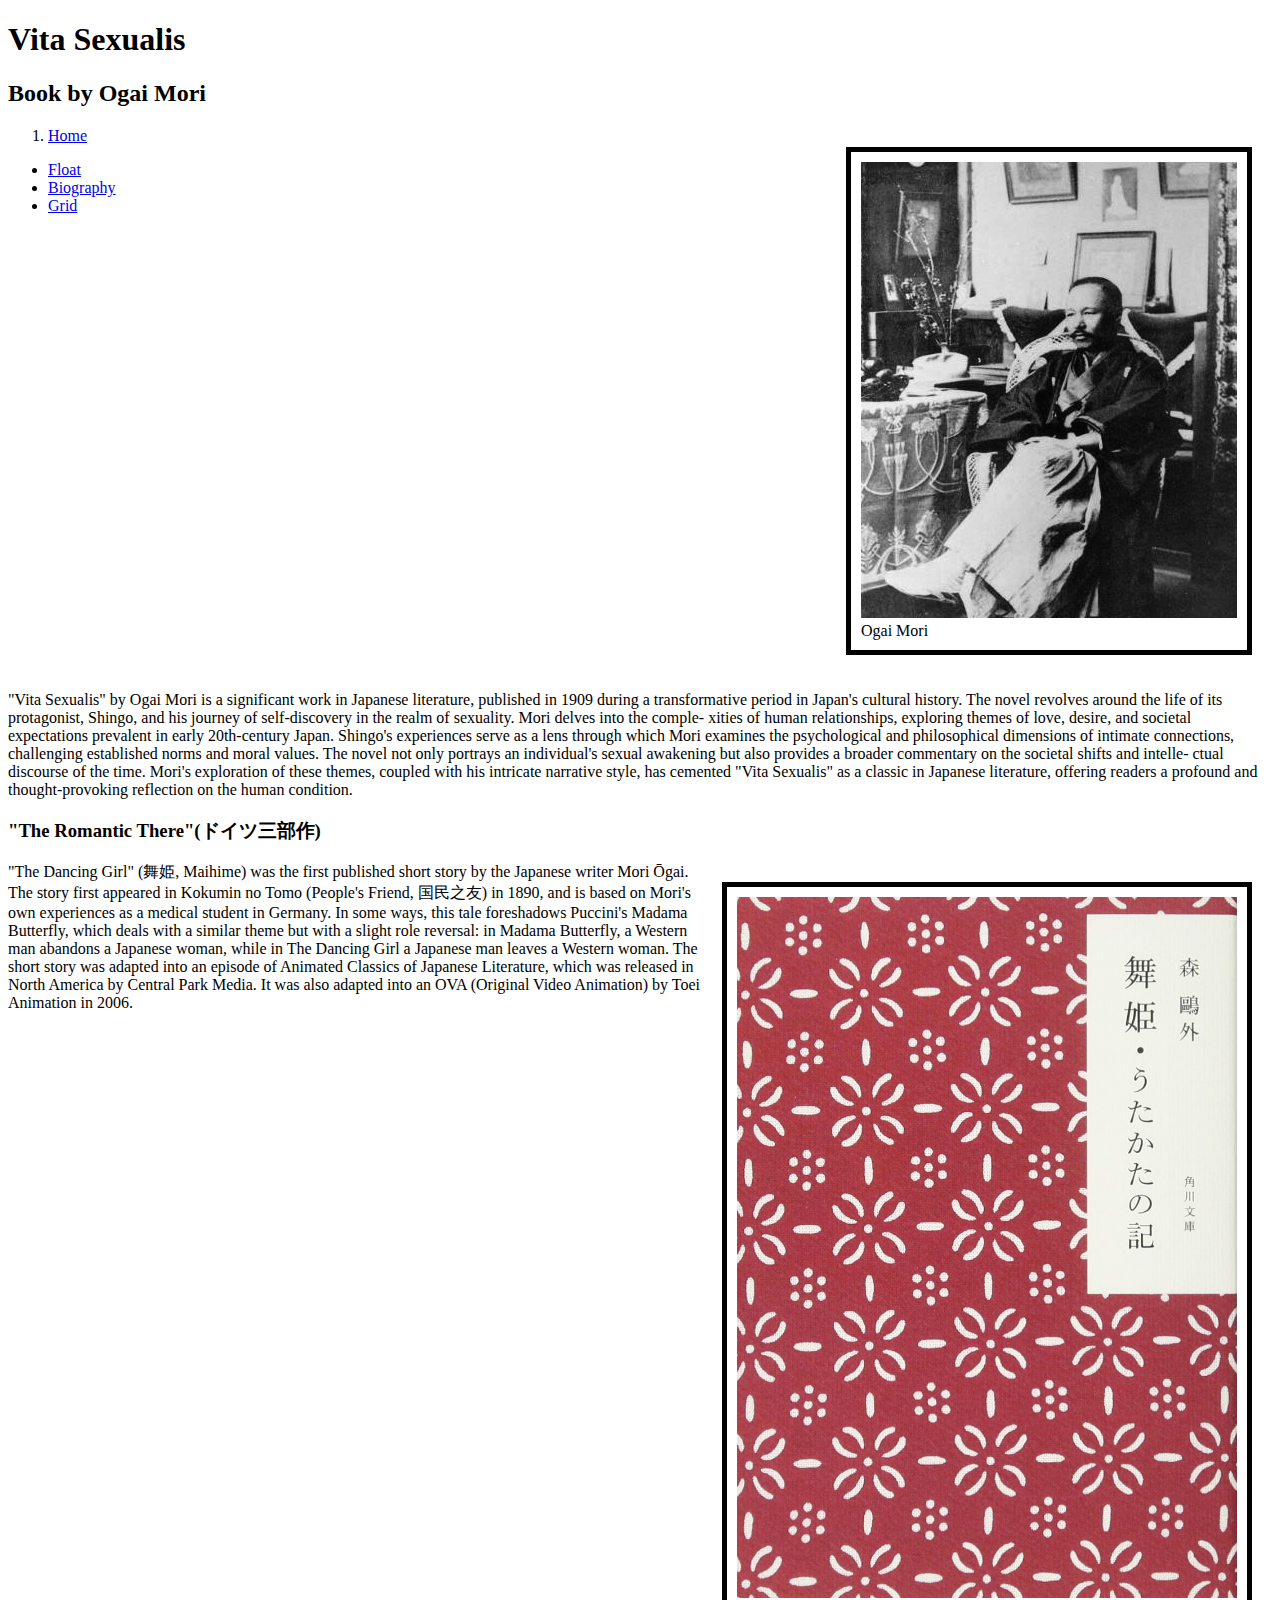
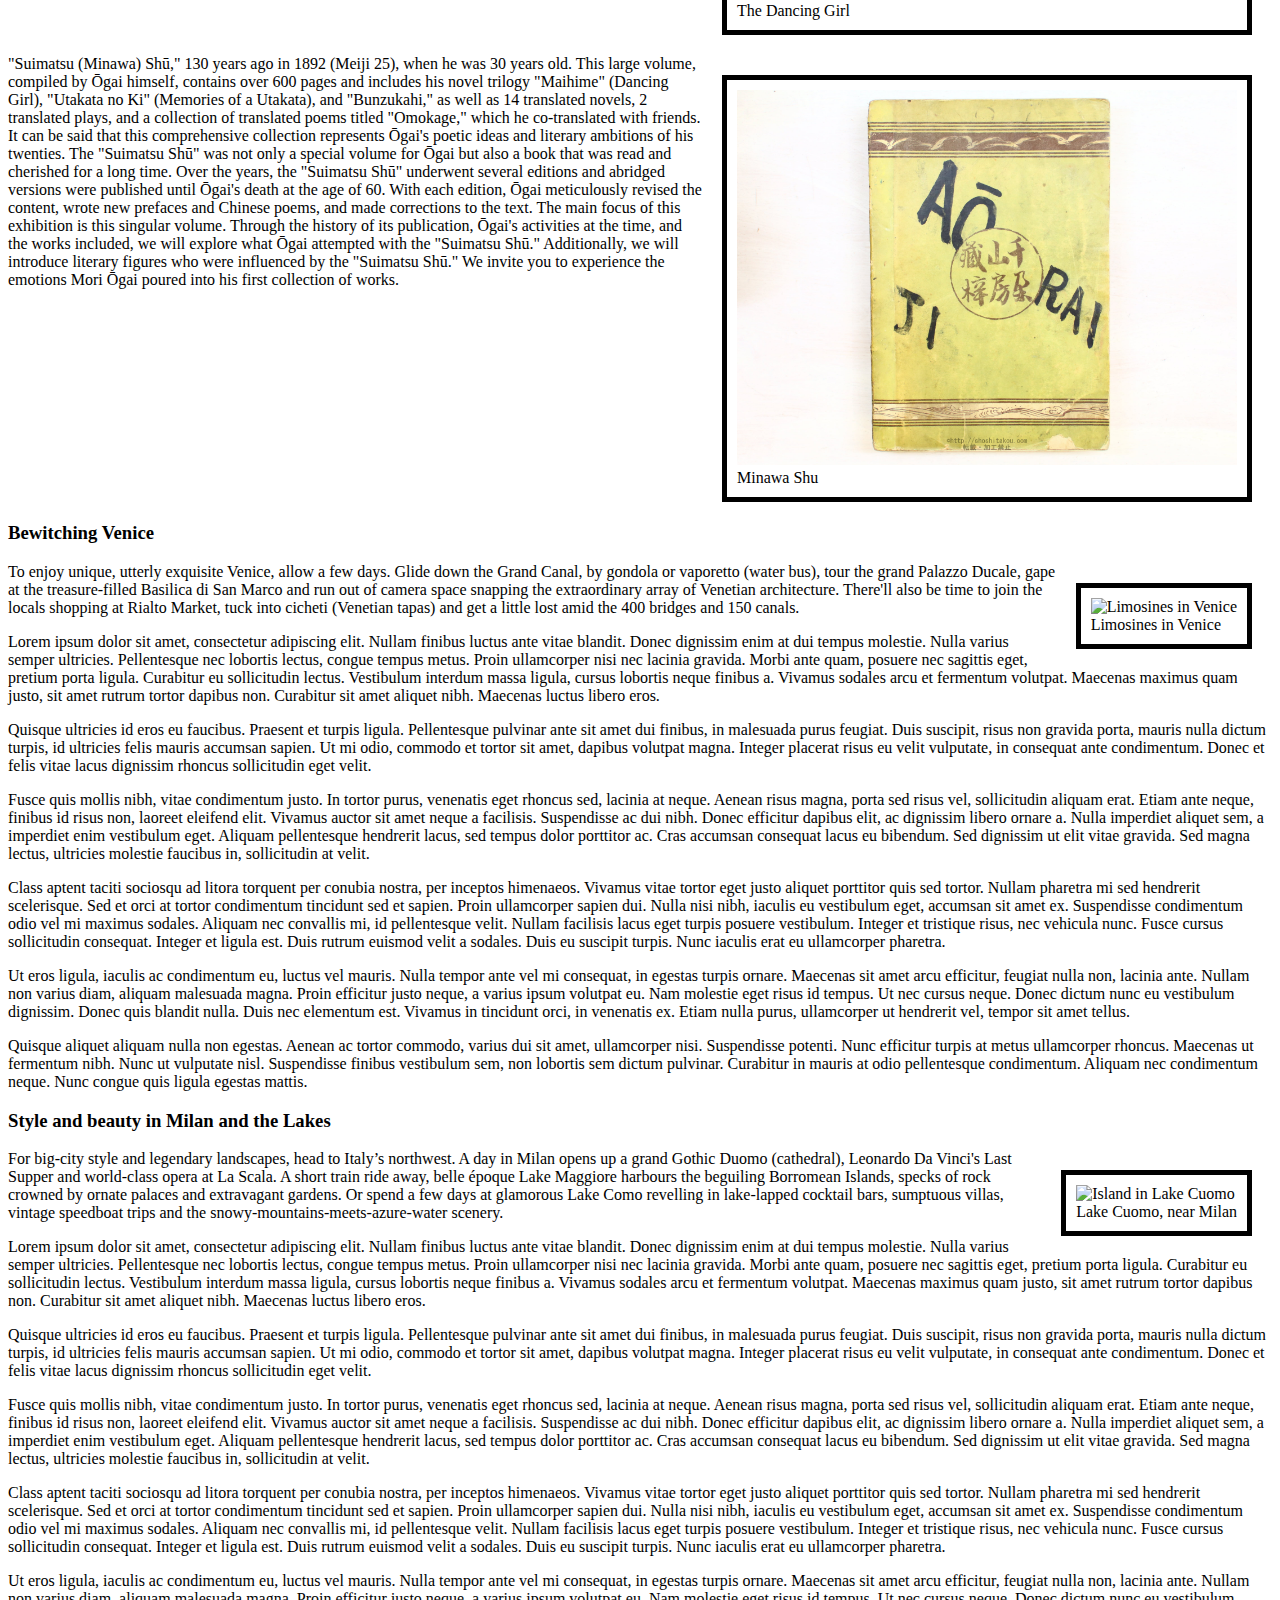
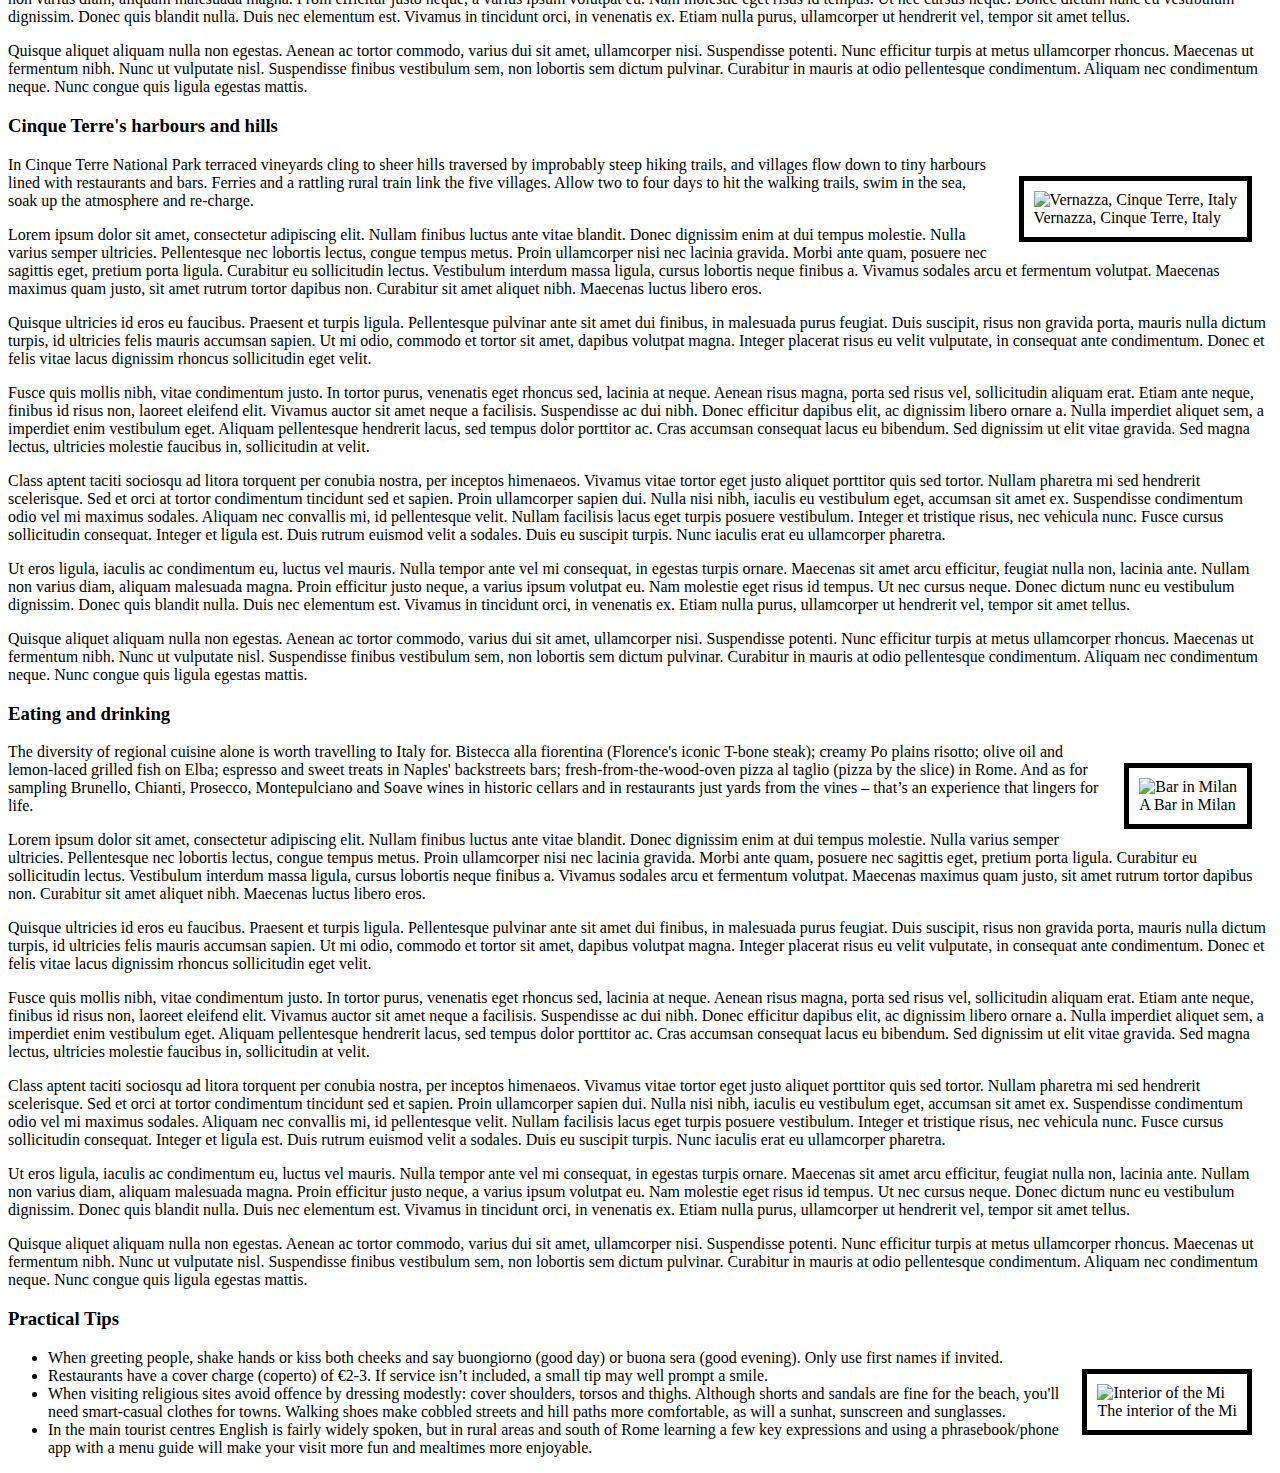
==== index.html @ e699e67f "xxx" ====
<!DOCTYPE html>
<html lang="en">
 <head>
<h1>Vita Sexualis</h1>
<h2>Book by Ogai Mori</h2>
<link rel="stylesheet" href="float.css">
</head>   
<figure>
 <img
  class="sectionImage"
  src="Ougai_Mori_October_22,_1911.jpg"
  width="376"
  alt="Ogai Mori"  
  /> 
  <figcaption>Ogai Mori</figcaption>
  <link rel="stylesheet" href="./style.css">
</figure>
<body>
   <div class="content-wrapper">
      <nav class="navbar" role="navigation" aria-label="main menu">
         <ol
           class="breadcrumbs"
           role="breadcrumb"
           aria-label="breadcrumb navigation"
         >
         <li><a href="index.html">Home</a></li>
       </ol>
 
         <ul class="main_nav" role="main_nav" aria-label="main navigation">
           <li><a href="float.html">Float</a></li>
           <li><a href="bio.html">Biography</a></li>
           <li><a href="grid.html">Grid</a></li>
         </ul>
       </nav>
<main>
 <section class="intro"></section>
<p>"Vita Sexualis" by Ogai Mori is a significant work in Japanese literature, published in 1909 during a transformative period in Japan's cultural history. 
   The novel revolves around the life of its protagonist, Shingo, and his journey of self-discovery in the realm of sexuality. Mori delves into the comple-
   xities of human relationships, exploring themes of love, desire, and societal expectations prevalent in early 20th-century Japan. Shingo's experiences 
   serve as a lens through which Mori examines the psychological and philosophical dimensions of intimate connections, challenging established norms and 
   moral values. The novel not only portrays an individual's sexual awakening but also provides a broader commentary on the societal shifts and intelle-
   ctual discourse of the time. Mori's exploration of these themes, coupled with his intricate narrative style, has cemented "Vita Sexualis" as a classic
   in Japanese literature, offering readers a profound and thought-provoking reflection on the human condition.</p>
</body>
</section>

<section class="Other Works">
  <h3>"The Romantic There"(ドイツ三部作)</h3>
  <figure>
    <img
      src="713R9fZKBuL.jpg"
      width="500"
      alt="The Dancing Girl"
    />
    <figcaption>The Dancing Girl</figcaption>
  </figure>
  <p>
   "The Dancing Girl" (舞姫, Maihime) was the first published short story by the Japanese writer Mori Ōgai. 
   The story first appeared in Kokumin no Tomo (People's Friend, 国民之友) in 1890, and is based on Mori's 
   own experiences as a medical student in Germany. In some ways, this tale foreshadows Puccini's Madama 
   Butterfly, which deals with a similar theme but with a slight role reversal: in Madama Butterfly, a 
   Western man abandons a Japanese woman, while in The Dancing Girl a Japanese man leaves a Western woman.
   The short story was adapted into an episode of Animated Classics of Japanese Literature, which was released 
   in North America by Central Park Media. It was also adapted into an OVA (Original Video Animation) by Toei 
   Animation in 2006.
  </p>
 
</section>
<section class="Other Works2">
  <figure>
    <img
      src="325e774c7e68fce04198b0b68d3a7c32.jpg"
      width="500"
      alt="Minawa Shu"
    />
    <figcaption>Minawa Shu</figcaption>
  </figure>
  <p>
   "Suimatsu (Minawa) Shū," 130 years ago in 1892 (Meiji 25), when he was 30 years old. This large volume, compiled
   by Ōgai himself, contains over 600 pages and includes his novel trilogy "Maihime" (Dancing Girl), "Utakata no Ki" 
   (Memories of a Utakata), and "Bunzukahi," as well as 14 translated novels, 2 translated plays, and a collection of 
   translated poems titled "Omokage," which he co-translated with friends. It can be said that this comprehensive 
   collection represents Ōgai's poetic ideas and literary ambitions of his twenties. The "Suimatsu Shū" was not only 
   a special volume for Ōgai but also a book that was read and cherished for a long time. Over the years, the "Suimatsu
   Shū" underwent several editions and abridged versions were published until Ōgai's death at the age of 60. With each 
   edition, Ōgai meticulously revised the content, wrote new prefaces and Chinese poems, and made corrections to the text.
   The main focus of this exhibition is this singular volume. Through the history of its publication, Ōgai's activities at 
   the time, and the works included, we will explore what Ōgai attempted with the "Suimatsu Shū." Additionally, we will 
   introduce literary figures who were influenced by the "Suimatsu Shū." We invite you to experience the emotions Mori Ōgai
   poured into his first collection of works.
  </p>
</section>
<section class="venice">
  <h3>Bewitching Venice</h3>
  <figure>
    <img
      src="https://res.cloudinary.com/brianboyl/image/upload/v1600464735/IMG_1944_pfub2x.jpg"
      width="500"
      alt="Limosines in Venice"
    />
    <figcaption>Limosines in Venice</figcaption>
  </figure>
  <p>
    To enjoy unique, utterly exquisite Venice, allow a few days. Glide
    down the Grand Canal, by gondola or vaporetto (water bus), tour the
    grand Palazzo Ducale, gape at the treasure-filled Basilica di San
    Marco and run out of camera space snapping the extraordinary array
    of Venetian architecture. There'll also be time to join the locals
    shopping at Rialto Market, tuck into cicheti (Venetian tapas) and
    get a little lost amid the 400 bridges and 150 canals.
  </p>
  <p>
    Lorem ipsum dolor sit amet, consectetur adipiscing elit. Nullam
    finibus luctus ante vitae blandit. Donec dignissim enim at dui
    tempus molestie. Nulla varius semper ultricies. Pellentesque nec
    lobortis lectus, congue tempus metus. Proin ullamcorper nisi nec
    lacinia gravida. Morbi ante quam, posuere nec sagittis eget, pretium
    porta ligula. Curabitur eu sollicitudin lectus. Vestibulum interdum
    massa ligula, cursus lobortis neque finibus a. Vivamus sodales arcu
    et fermentum volutpat. Maecenas maximus quam justo, sit amet rutrum
    tortor dapibus non. Curabitur sit amet aliquet nibh. Maecenas luctus
    libero eros.
  </p>
  <p>
    Quisque ultricies id eros eu faucibus. Praesent et turpis ligula.
    Pellentesque pulvinar ante sit amet dui finibus, in malesuada purus
    feugiat. Duis suscipit, risus non gravida porta, mauris nulla dictum
    turpis, id ultricies felis mauris accumsan sapien. Ut mi odio,
    commodo et tortor sit amet, dapibus volutpat magna. Integer placerat
    risus eu velit vulputate, in consequat ante condimentum. Donec et
    felis vitae lacus dignissim rhoncus sollicitudin eget velit.
  </p>
  <p>
    Fusce quis mollis nibh, vitae condimentum justo. In tortor purus,
    venenatis eget rhoncus sed, lacinia at neque. Aenean risus magna,
    porta sed risus vel, sollicitudin aliquam erat. Etiam ante neque,
    finibus id risus non, laoreet eleifend elit. Vivamus auctor sit amet
    neque a facilisis. Suspendisse ac dui nibh. Donec efficitur dapibus
    elit, ac dignissim libero ornare a. Nulla imperdiet aliquet sem, a
    imperdiet enim vestibulum eget. Aliquam pellentesque hendrerit
    lacus, sed tempus dolor porttitor ac. Cras accumsan consequat lacus
    eu bibendum. Sed dignissim ut elit vitae gravida. Sed magna lectus,
    ultricies molestie faucibus in, sollicitudin at velit.
  </p>
  <p>
    Class aptent taciti sociosqu ad litora torquent per conubia nostra,
    per inceptos himenaeos. Vivamus vitae tortor eget justo aliquet
    porttitor quis sed tortor. Nullam pharetra mi sed hendrerit
    scelerisque. Sed et orci at tortor condimentum tincidunt sed et
    sapien. Proin ullamcorper sapien dui. Nulla nisi nibh, iaculis eu
    vestibulum eget, accumsan sit amet ex. Suspendisse condimentum odio
    vel mi maximus sodales. Aliquam nec convallis mi, id pellentesque
    velit. Nullam facilisis lacus eget turpis posuere vestibulum.
    Integer et tristique risus, nec vehicula nunc. Fusce cursus
    sollicitudin consequat. Integer et ligula est. Duis rutrum euismod
    velit a sodales. Duis eu suscipit turpis. Nunc iaculis erat eu
    ullamcorper pharetra.
  </p>
  <p>
    Ut eros ligula, iaculis ac condimentum eu, luctus vel mauris. Nulla
    tempor ante vel mi consequat, in egestas turpis ornare. Maecenas sit
    amet arcu efficitur, feugiat nulla non, lacinia ante. Nullam non
    varius diam, aliquam malesuada magna. Proin efficitur justo neque, a
    varius ipsum volutpat eu. Nam molestie eget risus id tempus. Ut nec
    cursus neque. Donec dictum nunc eu vestibulum dignissim. Donec quis
    blandit nulla. Duis nec elementum est. Vivamus in tincidunt orci, in
    venenatis ex. Etiam nulla purus, ullamcorper ut hendrerit vel,
    tempor sit amet tellus.
  </p>
  <p>
    Quisque aliquet aliquam nulla non egestas. Aenean ac tortor commodo,
    varius dui sit amet, ullamcorper nisi. Suspendisse potenti. Nunc
    efficitur turpis at metus ullamcorper rhoncus. Maecenas ut fermentum
    nibh. Nunc ut vulputate nisl. Suspendisse finibus vestibulum sem,
    non lobortis sem dictum pulvinar. Curabitur in mauris at odio
    pellentesque condimentum. Aliquam nec condimentum neque. Nunc congue
    quis ligula egestas mattis.
  </p>
</section>
<section class="milan">
  <h3>Style and beauty in Milan and the Lakes</h3>
  <figure>
    <img
      src="https://res.cloudinary.com/brianboyl/image/upload/v1600464746/IMG_0299_pvipnw.jpg"
      width="500"
      alt="Island in Lake Cuomo"
    />
    <figcaption>Lake Cuomo, near Milan</figcaption>
  </figure>
  <p>
    For big-city style and legendary landscapes, head to Italy’s
    northwest. A day in Milan opens up a grand Gothic Duomo (cathedral),
    Leonardo Da Vinci's Last Supper and world-class opera at La Scala. A
    short train ride away, belle époque Lake Maggiore harbours the
    beguiling Borromean Islands, specks of rock crowned by ornate
    palaces and extravagant gardens. Or spend a few days at glamorous
    Lake Como revelling in lake-lapped cocktail bars, sumptuous villas,
    vintage speedboat trips and the snowy-mountains-meets-azure-water
    scenery.
  </p>
  <p>
    Lorem ipsum dolor sit amet, consectetur adipiscing elit. Nullam
    finibus luctus ante vitae blandit. Donec dignissim enim at dui
    tempus molestie. Nulla varius semper ultricies. Pellentesque nec
    lobortis lectus, congue tempus metus. Proin ullamcorper nisi nec
    lacinia gravida. Morbi ante quam, posuere nec sagittis eget, pretium
    porta ligula. Curabitur eu sollicitudin lectus. Vestibulum interdum
    massa ligula, cursus lobortis neque finibus a. Vivamus sodales arcu
    et fermentum volutpat. Maecenas maximus quam justo, sit amet rutrum
    tortor dapibus non. Curabitur sit amet aliquet nibh. Maecenas luctus
    libero eros.
  </p>
  <p>
    Quisque ultricies id eros eu faucibus. Praesent et turpis ligula.
    Pellentesque pulvinar ante sit amet dui finibus, in malesuada purus
    feugiat. Duis suscipit, risus non gravida porta, mauris nulla dictum
    turpis, id ultricies felis mauris accumsan sapien. Ut mi odio,
    commodo et tortor sit amet, dapibus volutpat magna. Integer placerat
    risus eu velit vulputate, in consequat ante condimentum. Donec et
    felis vitae lacus dignissim rhoncus sollicitudin eget velit.
  </p>
  <p>
    Fusce quis mollis nibh, vitae condimentum justo. In tortor purus,
    venenatis eget rhoncus sed, lacinia at neque. Aenean risus magna,
    porta sed risus vel, sollicitudin aliquam erat. Etiam ante neque,
    finibus id risus non, laoreet eleifend elit. Vivamus auctor sit amet
    neque a facilisis. Suspendisse ac dui nibh. Donec efficitur dapibus
    elit, ac dignissim libero ornare a. Nulla imperdiet aliquet sem, a
    imperdiet enim vestibulum eget. Aliquam pellentesque hendrerit
    lacus, sed tempus dolor porttitor ac. Cras accumsan consequat lacus
    eu bibendum. Sed dignissim ut elit vitae gravida. Sed magna lectus,
    ultricies molestie faucibus in, sollicitudin at velit.
  </p>
  <p>
    Class aptent taciti sociosqu ad litora torquent per conubia nostra,
    per inceptos himenaeos. Vivamus vitae tortor eget justo aliquet
    porttitor quis sed tortor. Nullam pharetra mi sed hendrerit
    scelerisque. Sed et orci at tortor condimentum tincidunt sed et
    sapien. Proin ullamcorper sapien dui. Nulla nisi nibh, iaculis eu
    vestibulum eget, accumsan sit amet ex. Suspendisse condimentum odio
    vel mi maximus sodales. Aliquam nec convallis mi, id pellentesque
    velit. Nullam facilisis lacus eget turpis posuere vestibulum.
    Integer et tristique risus, nec vehicula nunc. Fusce cursus
    sollicitudin consequat. Integer et ligula est. Duis rutrum euismod
    velit a sodales. Duis eu suscipit turpis. Nunc iaculis erat eu
    ullamcorper pharetra.
  </p>
  <p>
    Ut eros ligula, iaculis ac condimentum eu, luctus vel mauris. Nulla
    tempor ante vel mi consequat, in egestas turpis ornare. Maecenas sit
    amet arcu efficitur, feugiat nulla non, lacinia ante. Nullam non
    varius diam, aliquam malesuada magna. Proin efficitur justo neque, a
    varius ipsum volutpat eu. Nam molestie eget risus id tempus. Ut nec
    cursus neque. Donec dictum nunc eu vestibulum dignissim. Donec quis
    blandit nulla. Duis nec elementum est. Vivamus in tincidunt orci, in
    venenatis ex. Etiam nulla purus, ullamcorper ut hendrerit vel,
    tempor sit amet tellus.
  </p>
  <p>
    Quisque aliquet aliquam nulla non egestas. Aenean ac tortor commodo,
    varius dui sit amet, ullamcorper nisi. Suspendisse potenti. Nunc
    efficitur turpis at metus ullamcorper rhoncus. Maecenas ut fermentum
    nibh. Nunc ut vulputate nisl. Suspendisse finibus vestibulum sem,
    non lobortis sem dictum pulvinar. Curabitur in mauris at odio
    pellentesque condimentum. Aliquam nec condimentum neque. Nunc congue
    quis ligula egestas mattis.
  </p>
</section>
<section class="cinqueterre">
  <h3>Cinque Terre's harbours and hills</h3>
  <figure>
    <img
      src="https://res.cloudinary.com/brianboyl/image/upload/v1600465142/IMG_0920_jamwmm.jpg"
      width="500"
      alt="Vernazza, Cinque Terre, Italy"
    />
    <figcaption>Vernazza, Cinque Terre, Italy</figcaption>
  </figure>
  <p>
    In Cinque Terre National Park terraced vineyards cling to sheer
    hills traversed by improbably steep hiking trails, and villages flow
    down to tiny harbours lined with restaurants and bars. Ferries and a
    rattling rural train link the five villages. Allow two to four days
    to hit the walking trails, swim in the sea, soak up the atmosphere
    and re-charge.
  </p>
  <p>
    Lorem ipsum dolor sit amet, consectetur adipiscing elit. Nullam
    finibus luctus ante vitae blandit. Donec dignissim enim at dui
    tempus molestie. Nulla varius semper ultricies. Pellentesque nec
    lobortis lectus, congue tempus metus. Proin ullamcorper nisi nec
    lacinia gravida. Morbi ante quam, posuere nec sagittis eget, pretium
    porta ligula. Curabitur eu sollicitudin lectus. Vestibulum interdum
    massa ligula, cursus lobortis neque finibus a. Vivamus sodales arcu
    et fermentum volutpat. Maecenas maximus quam justo, sit amet rutrum
    tortor dapibus non. Curabitur sit amet aliquet nibh. Maecenas luctus
    libero eros.
  </p>
  <p>
    Quisque ultricies id eros eu faucibus. Praesent et turpis ligula.
    Pellentesque pulvinar ante sit amet dui finibus, in malesuada purus
    feugiat. Duis suscipit, risus non gravida porta, mauris nulla dictum
    turpis, id ultricies felis mauris accumsan sapien. Ut mi odio,
    commodo et tortor sit amet, dapibus volutpat magna. Integer placerat
    risus eu velit vulputate, in consequat ante condimentum. Donec et
    felis vitae lacus dignissim rhoncus sollicitudin eget velit.
  </p>
  <p>
    Fusce quis mollis nibh, vitae condimentum justo. In tortor purus,
    venenatis eget rhoncus sed, lacinia at neque. Aenean risus magna,
    porta sed risus vel, sollicitudin aliquam erat. Etiam ante neque,
    finibus id risus non, laoreet eleifend elit. Vivamus auctor sit amet
    neque a facilisis. Suspendisse ac dui nibh. Donec efficitur dapibus
    elit, ac dignissim libero ornare a. Nulla imperdiet aliquet sem, a
    imperdiet enim vestibulum eget. Aliquam pellentesque hendrerit
    lacus, sed tempus dolor porttitor ac. Cras accumsan consequat lacus
    eu bibendum. Sed dignissim ut elit vitae gravida. Sed magna lectus,
    ultricies molestie faucibus in, sollicitudin at velit.
  </p>
  <p>
    Class aptent taciti sociosqu ad litora torquent per conubia nostra,
    per inceptos himenaeos. Vivamus vitae tortor eget justo aliquet
    porttitor quis sed tortor. Nullam pharetra mi sed hendrerit
    scelerisque. Sed et orci at tortor condimentum tincidunt sed et
    sapien. Proin ullamcorper sapien dui. Nulla nisi nibh, iaculis eu
    vestibulum eget, accumsan sit amet ex. Suspendisse condimentum odio
    vel mi maximus sodales. Aliquam nec convallis mi, id pellentesque
    velit. Nullam facilisis lacus eget turpis posuere vestibulum.
    Integer et tristique risus, nec vehicula nunc. Fusce cursus
    sollicitudin consequat. Integer et ligula est. Duis rutrum euismod
    velit a sodales. Duis eu suscipit turpis. Nunc iaculis erat eu
    ullamcorper pharetra.
  </p>
  <p>
    Ut eros ligula, iaculis ac condimentum eu, luctus vel mauris. Nulla
    tempor ante vel mi consequat, in egestas turpis ornare. Maecenas sit
    amet arcu efficitur, feugiat nulla non, lacinia ante. Nullam non
    varius diam, aliquam malesuada magna. Proin efficitur justo neque, a
    varius ipsum volutpat eu. Nam molestie eget risus id tempus. Ut nec
    cursus neque. Donec dictum nunc eu vestibulum dignissim. Donec quis
    blandit nulla. Duis nec elementum est. Vivamus in tincidunt orci, in
    venenatis ex. Etiam nulla purus, ullamcorper ut hendrerit vel,
    tempor sit amet tellus.
  </p>
  <p>
    Quisque aliquet aliquam nulla non egestas. Aenean ac tortor commodo,
    varius dui sit amet, ullamcorper nisi. Suspendisse potenti. Nunc
    efficitur turpis at metus ullamcorper rhoncus. Maecenas ut fermentum
    nibh. Nunc ut vulputate nisl. Suspendisse finibus vestibulum sem,
    non lobortis sem dictum pulvinar. Curabitur in mauris at odio
    pellentesque condimentum. Aliquam nec condimentum neque. Nunc congue
    quis ligula egestas mattis.
  </p>
</section>
<section class="eatdrink">
  <h3>Eating and drinking</h3>
  <figure>
    <img
      src="https://res.cloudinary.com/brianboyl/image/upload/v1600464719/IMG_0519_r1f6ve.jpg"
      width="500"
      alt="Bar in Milan"
    />
    <figcaption>A Bar in Milan</figcaption>
  </figure>
  <p>
    The diversity of regional cuisine alone is worth travelling to Italy
    for. Bistecca alla fiorentina (Florence's iconic T-bone steak);
    creamy Po plains risotto; olive oil and lemon-laced grilled fish on
    Elba; espresso and sweet treats in Naples' backstreets bars;
    fresh-from-the-wood-oven pizza al taglio (pizza by the slice) in
    Rome. And as for sampling Brunello, Chianti, Prosecco, Montepulciano
    and Soave wines in historic cellars and in restaurants just yards
    from the vines – that’s an experience that lingers for life.
  </p>
  <p>
    Lorem ipsum dolor sit amet, consectetur adipiscing elit. Nullam
    finibus luctus ante vitae blandit. Donec dignissim enim at dui
    tempus molestie. Nulla varius semper ultricies. Pellentesque nec
    lobortis lectus, congue tempus metus. Proin ullamcorper nisi nec
    lacinia gravida. Morbi ante quam, posuere nec sagittis eget, pretium
    porta ligula. Curabitur eu sollicitudin lectus. Vestibulum interdum
    massa ligula, cursus lobortis neque finibus a. Vivamus sodales arcu
    et fermentum volutpat. Maecenas maximus quam justo, sit amet rutrum
    tortor dapibus non. Curabitur sit amet aliquet nibh. Maecenas luctus
    libero eros.
  </p>
  <p>
    Quisque ultricies id eros eu faucibus. Praesent et turpis ligula.
    Pellentesque pulvinar ante sit amet dui finibus, in malesuada purus
    feugiat. Duis suscipit, risus non gravida porta, mauris nulla dictum
    turpis, id ultricies felis mauris accumsan sapien. Ut mi odio,
    commodo et tortor sit amet, dapibus volutpat magna. Integer placerat
    risus eu velit vulputate, in consequat ante condimentum. Donec et
    felis vitae lacus dignissim rhoncus sollicitudin eget velit.
  </p>
  <p>
    Fusce quis mollis nibh, vitae condimentum justo. In tortor purus,
    venenatis eget rhoncus sed, lacinia at neque. Aenean risus magna,
    porta sed risus vel, sollicitudin aliquam erat. Etiam ante neque,
    finibus id risus non, laoreet eleifend elit. Vivamus auctor sit amet
    neque a facilisis. Suspendisse ac dui nibh. Donec efficitur dapibus
    elit, ac dignissim libero ornare a. Nulla imperdiet aliquet sem, a
    imperdiet enim vestibulum eget. Aliquam pellentesque hendrerit
    lacus, sed tempus dolor porttitor ac. Cras accumsan consequat lacus
    eu bibendum. Sed dignissim ut elit vitae gravida. Sed magna lectus,
    ultricies molestie faucibus in, sollicitudin at velit.
  </p>
  <p>
    Class aptent taciti sociosqu ad litora torquent per conubia nostra,
    per inceptos himenaeos. Vivamus vitae tortor eget justo aliquet
    porttitor quis sed tortor. Nullam pharetra mi sed hendrerit
    scelerisque. Sed et orci at tortor condimentum tincidunt sed et
    sapien. Proin ullamcorper sapien dui. Nulla nisi nibh, iaculis eu
    vestibulum eget, accumsan sit amet ex. Suspendisse condimentum odio
    vel mi maximus sodales. Aliquam nec convallis mi, id pellentesque
    velit. Nullam facilisis lacus eget turpis posuere vestibulum.
    Integer et tristique risus, nec vehicula nunc. Fusce cursus
    sollicitudin consequat. Integer et ligula est. Duis rutrum euismod
    velit a sodales. Duis eu suscipit turpis. Nunc iaculis erat eu
    ullamcorper pharetra.
  </p>
  <p>
    Ut eros ligula, iaculis ac condimentum eu, luctus vel mauris. Nulla
    tempor ante vel mi consequat, in egestas turpis ornare. Maecenas sit
    amet arcu efficitur, feugiat nulla non, lacinia ante. Nullam non
    varius diam, aliquam malesuada magna. Proin efficitur justo neque, a
    varius ipsum volutpat eu. Nam molestie eget risus id tempus. Ut nec
    cursus neque. Donec dictum nunc eu vestibulum dignissim. Donec quis
    blandit nulla. Duis nec elementum est. Vivamus in tincidunt orci, in
    venenatis ex. Etiam nulla purus, ullamcorper ut hendrerit vel,
    tempor sit amet tellus.
  </p>
  <p>
    Quisque aliquet aliquam nulla non egestas. Aenean ac tortor commodo,
    varius dui sit amet, ullamcorper nisi. Suspendisse potenti. Nunc
    efficitur turpis at metus ullamcorper rhoncus. Maecenas ut fermentum
    nibh. Nunc ut vulputate nisl. Suspendisse finibus vestibulum sem,
    non lobortis sem dictum pulvinar. Curabitur in mauris at odio
    pellentesque condimentum. Aliquam nec condimentum neque. Nunc congue
    quis ligula egestas mattis.
  </p>
</section>
<section class="tips">
  <h3>Practical Tips</h3>
  <figure>
    <img
      src="images/IMG_0359.jpg"
      alt="Interior of the Mi"
    />
    <figcaption>The interior of the Mi</figcaption>
  </figure>
  <ul>
    <li>
      When greeting people, shake hands or kiss both cheeks and say
      buongiorno (good day) or buona sera (good evening). Only use first
      names if invited.
    </li>
    <li>
      Restaurants have a cover charge (coperto) of €2-3. If service
      isn’t included, a small tip may well prompt a smile.
    </li>
    <li>
      When visiting religious sites avoid offence by dressing modestly:
      cover shoulders, torsos and thighs. Although shorts and sandals
      are fine for the beach, you'll need smart-casual clothes for
      towns. Walking shoes make cobbled streets and hill paths more
      comfortable, as will a sunhat, sunscreen and sunglasses.
    </li>
    <li>
      In the main tourist centres English is fairly widely spoken, but
      in rural areas and south of Rome learning a few key expressions
      and using a phrasebook/phone app with a menu guide will make your
      visit more fun and mealtimes more enjoyable.
    </li>
  </ul>
</section>
</html>
---- float.css ----
figure {
    float: right;
}

section {
  clear: both;
}
---- style.css ----
figure{
 border: 5px solid black;
 padding: 10px;
 margin: 20px;
}
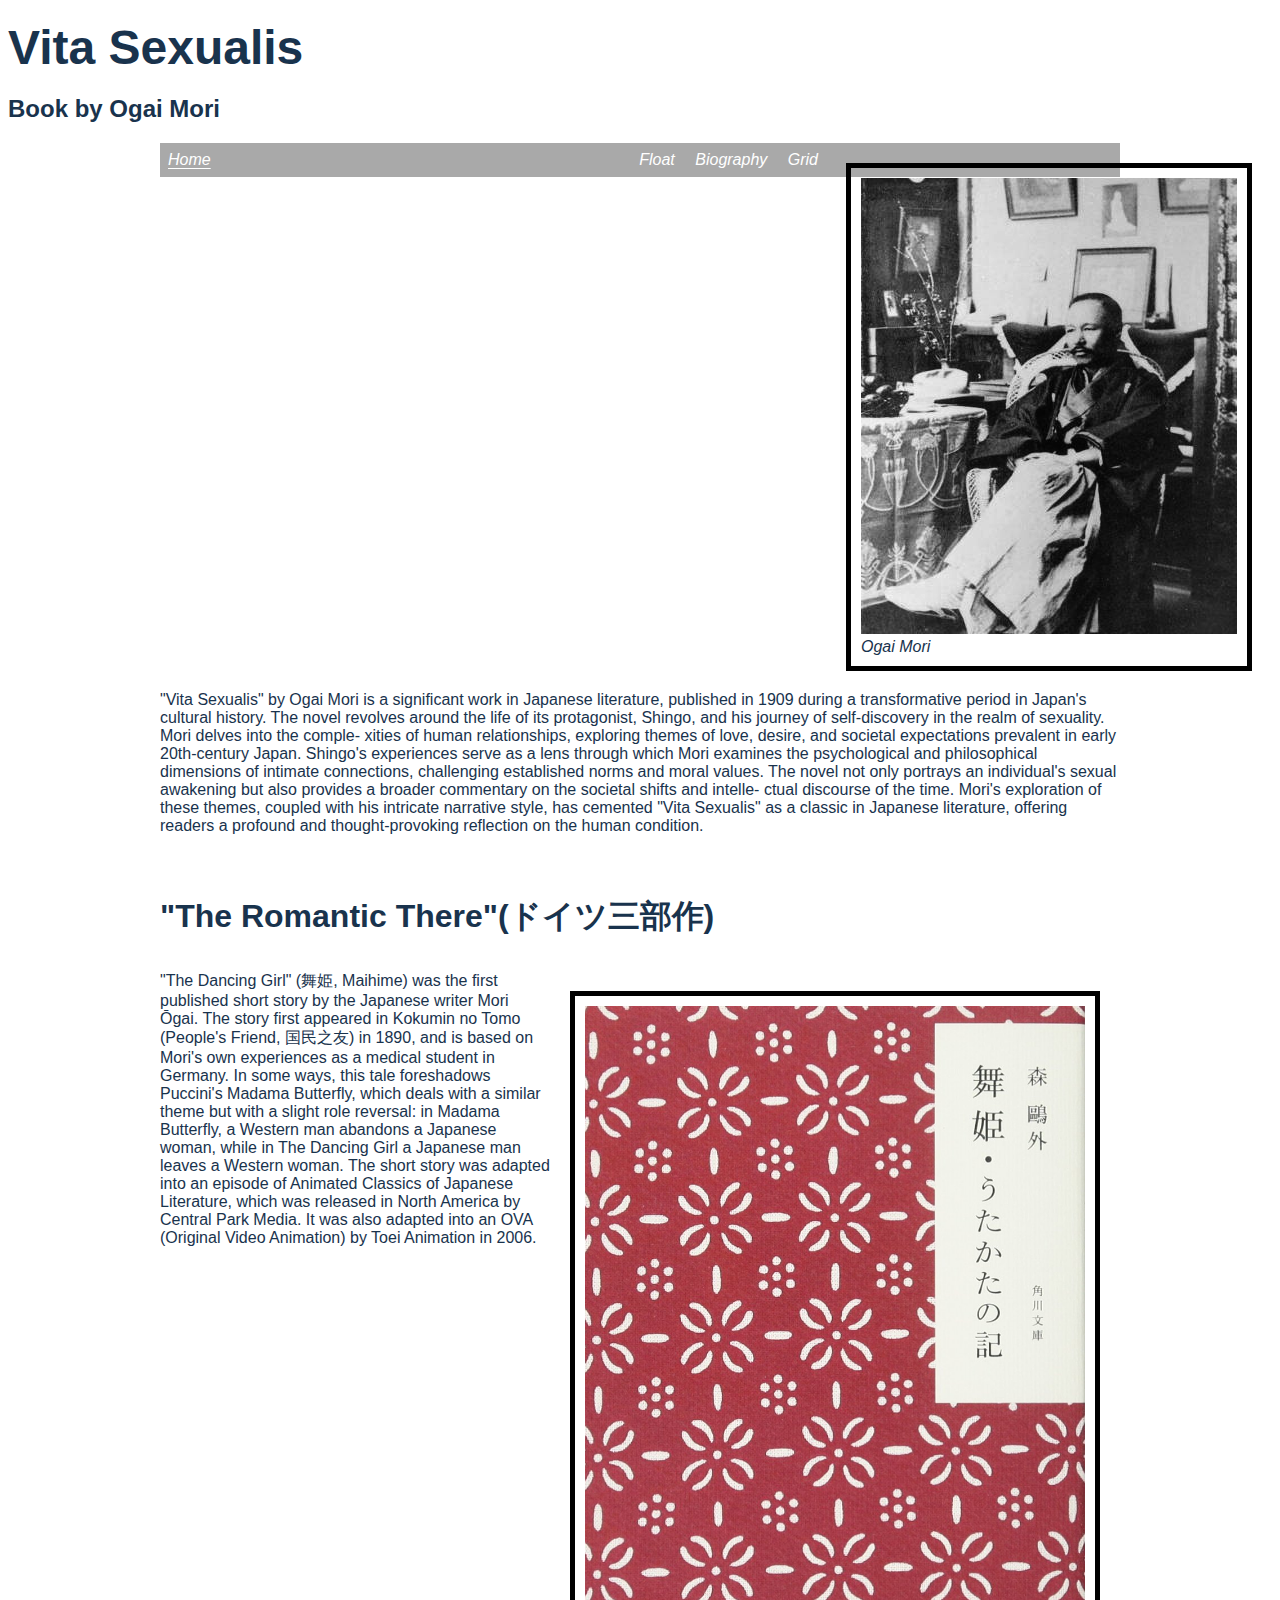
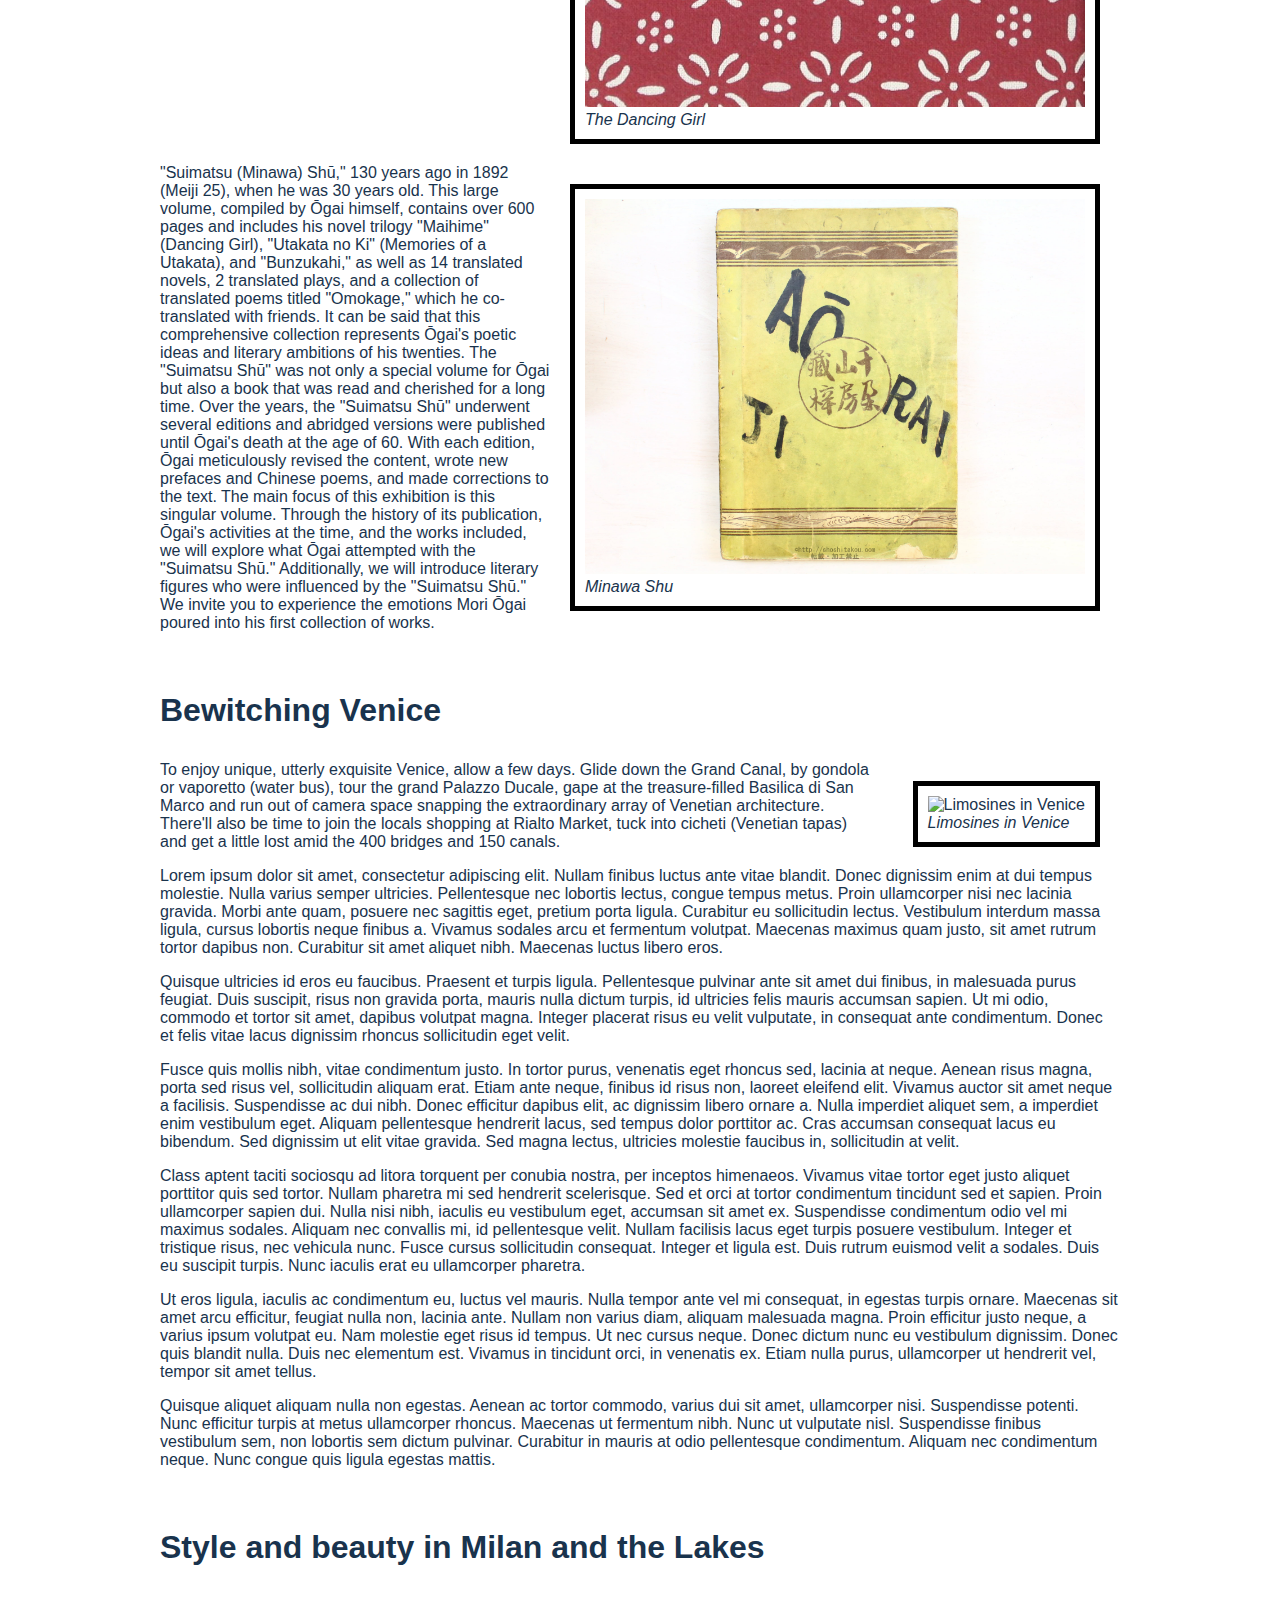
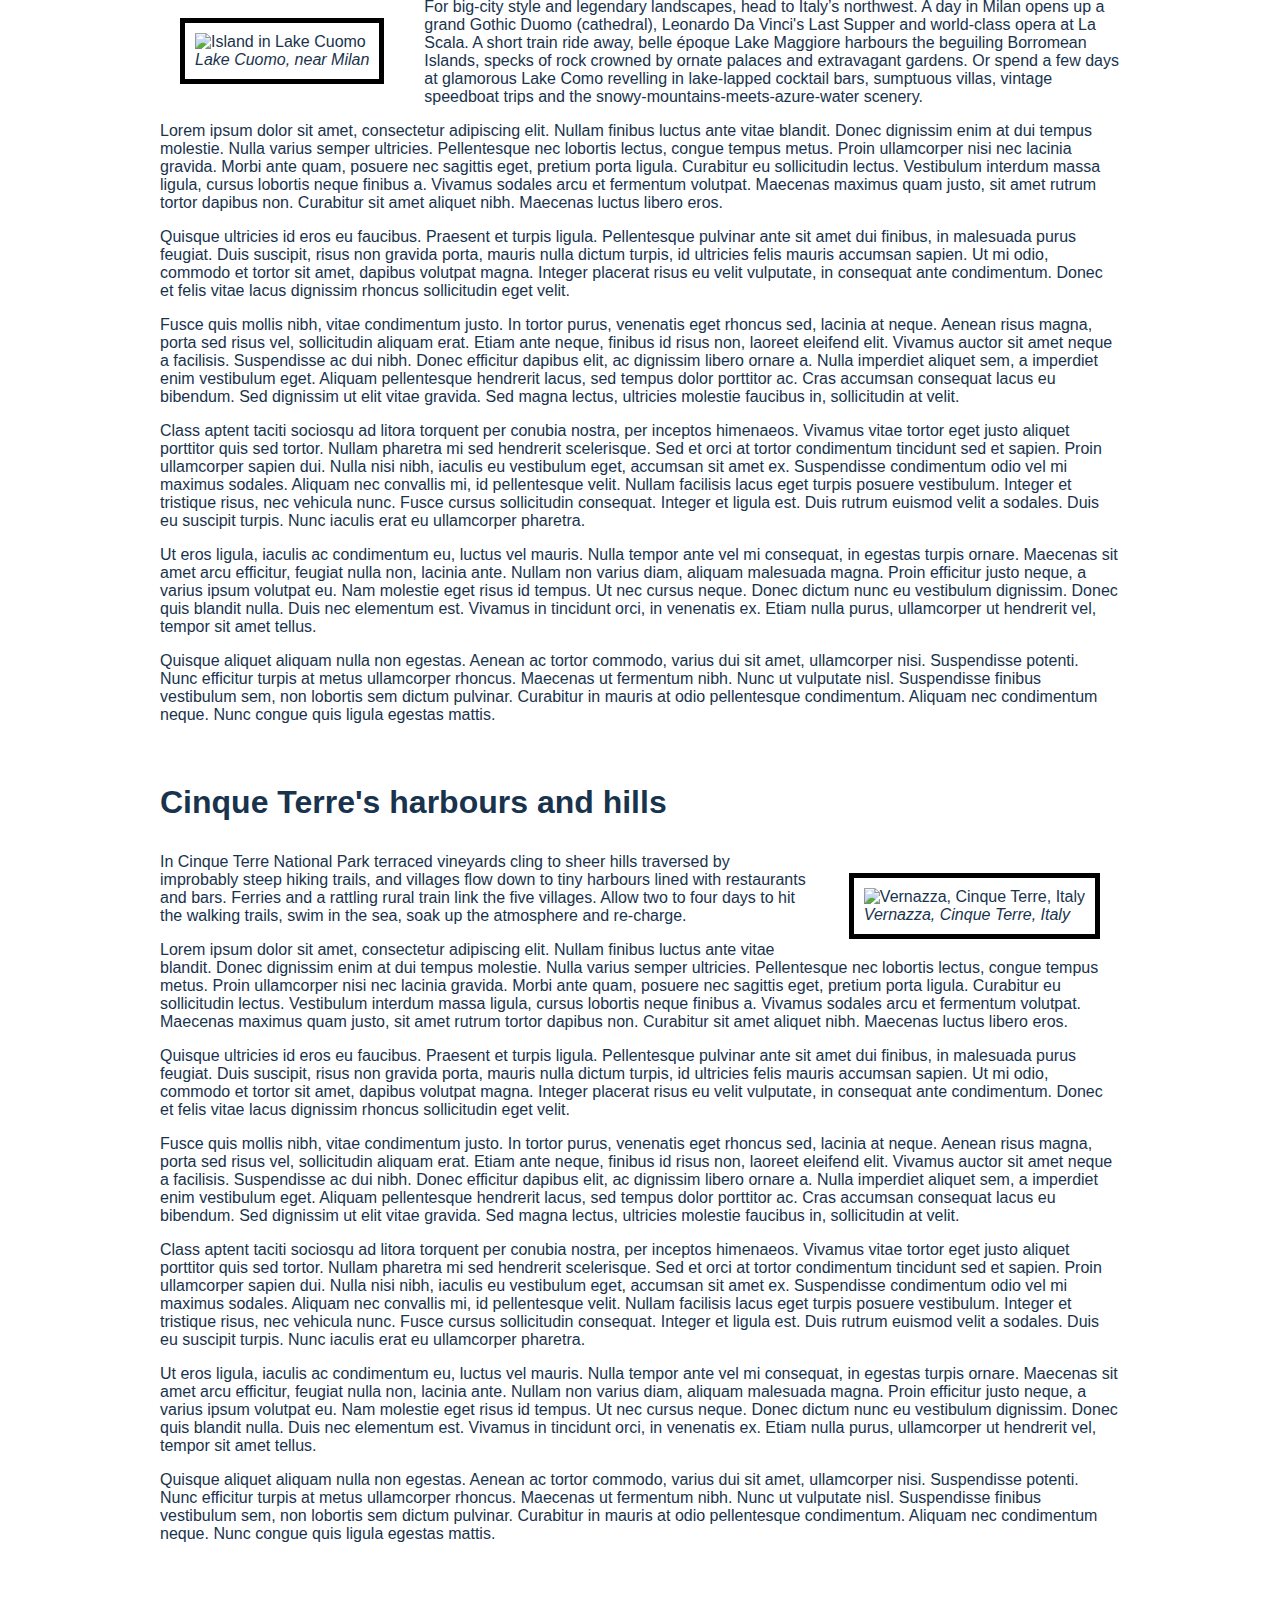
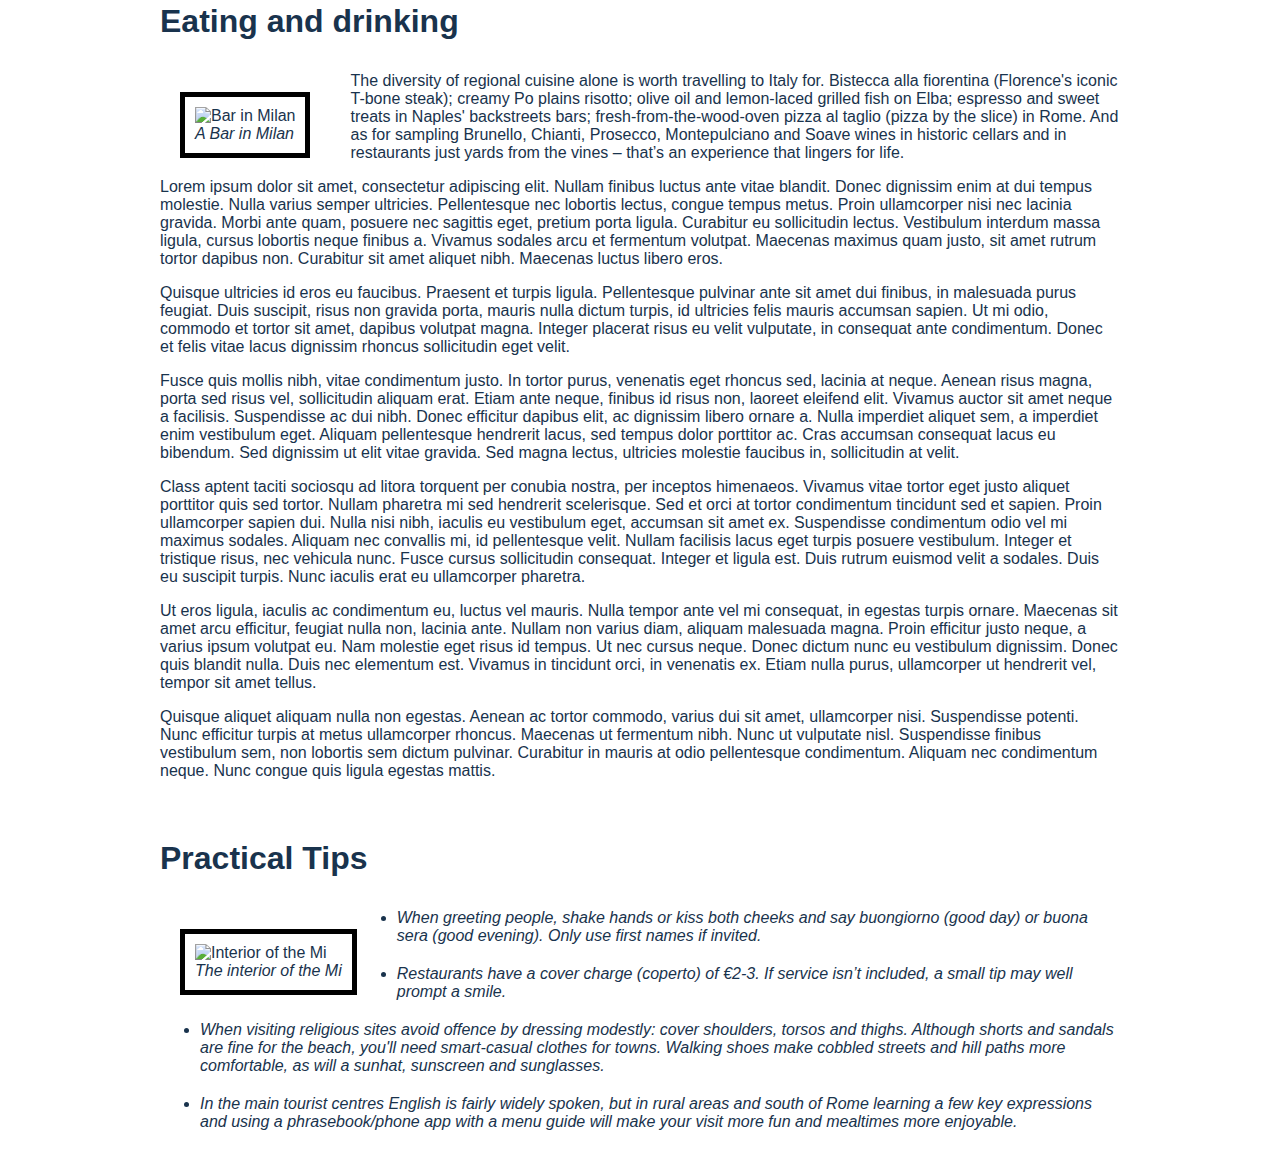
==== commit 8b35667a: "x1" ====
--- a/index.html
+++ b/index.html
@@ -3,7 +3,7 @@
  <head>
 <h1>Vita Sexualis</h1>
 <h2>Book by Ogai Mori</h2>
-<link rel="stylesheet" href="float.css">
+<link rel="stylesheet" href="index.css" />
 </head>   
 <figure>
  <img
--- a/index.css
+++ b/index.css
@@ -0,0 +1,214 @@
+body {
+    color: hsl(210, 51%, 20%);
+    font-size: 16px;
+    font-family: "Roboto", sans-serif;
+    font-style: light;
+  }
+  
+  .content-wrapper {
+    margin-right: auto;
+    margin-left: auto;
+    max-width: 960px;
+  }
+  
+  
+  /* Top navigation bar */
+  
+  .navbar {
+    display: block;
+    width: 100%;
+    padding: 0;
+    background-color: darkgray;
+    text-align: right;
+  }
+  
+  
+  /* Breadcrumb Menu */
+  
+  .breadcrumbs {
+    color: white;
+    font-style: italic;
+    display: inline-block;
+    float: left;
+    padding: 0;
+    margin-left: .5rem;
+    margin-top: .5rem;
+    margin-bottom: .5rem;
+  }
+  
+  .breadcrumbs li {
+    display: inline-block;
+  }
+  
+  .breadcrumbs li::after {
+    content: '>';
+    padding: 0 0.5em;
+  }
+  
+  .breadcrumbs li:last-child::after {
+    content:'';
+  }
+  
+  .breadcrumbs a {
+    color: white;
+    text-underline-offset: 3px;
+  }
+  
+  .breadcrumbs a:hover {
+    text-decoration: underline;
+    text-decoration-color: yellow;
+    text-decoration-thickness: 1.1em;
+    text-underline-offset: -0.9em;
+    text-decoration-skip-ink: none;
+  }
+  
+  
+  /* main navigation menu */
+  
+  .main_nav {
+    padding: 0;
+    margin-top: .5rem;
+    margin-bottom: .5rem;
+  }
+  
+  .main_nav li {
+    display: inline-block;
+    margin: .5rem;
+  }
+  
+  .main_nav a {
+    text-decoration: none;
+    color: white;
+  }
+  
+  .main_nav a:hover {
+    text-decoration: underline;
+    text-decoration-color: orange;
+    text-decoration-thickness: 3px;
+    text-underline-offset: 6px;
+  }
+  
+  
+  
+  header {
+    text-align: center;
+    /*background-color: lightgray;*/
+    /*border: 5px solid black;*/
+  }
+  
+  
+  h1 {
+    /*Heading for the entire article*/
+    font-size: 3rem;
+    font-family: "Bebas Neue", sans-serif;
+    margin: 0;
+    margin-top: 20px;
+  }
+  
+  .byline {
+    font-family: "Bebas Neue", sans-serif;
+    font-size: 1.2rem;
+  }
+  
+  .author {
+    display: inline;
+  }
+  
+  .author-title {
+    display: inline;
+  }
+  
+  .byline .separator {
+    display: inline;
+  }
+  
+  main {
+  
+  }
+  
+  section {
+    clear: both;
+    margin-top: 60px;
+  }
+  
+  h3 {
+    font-family: "Bebas Neue", sans-serif;
+    font-size: 2rem;
+  }
+  
+  figure {
+    float: right;
+    margin: 0px;
+    margin-bottom: 20px;
+  }
+  
+  img {
+  
+  }
+  
+  figcaption {
+    font-style: italic;
+  }
+  
+  .intro figure {
+    float: left;
+    margin-right: 40px;
+  }
+  
+  .intro p{
+    font-weight: 100;
+    font-style: italic;
+    font-size: 1.3em;
+  }
+  
+  .tuscany figure {
+    float: right;
+    margin-left: 40px;
+  }
+  
+  .tuscany2 figure {
+    float: left;
+    margin-right: 40px;
+  }
+  
+  .venice figure {
+    float: right;
+    margin-left: 40px;
+  }
+  
+  .milan figure {
+    float: left;
+    margin-right: 40px;
+  }
+  
+  .cinqueterre figure {
+    float: right;
+    margin-left: 40px;
+  }
+  
+  .eatdrink figure {
+    float: left;
+    margin-right: 40px;
+  }
+  
+  .tips figure {
+    float: left;
+    margin-right: 40px;
+  }
+  
+  ul {
+    font-style: italic;
+  }
+  
+  li {
+    margin-bottom: 20px;
+  }
+  
+  footer {
+    background-color: lightgray;
+    color: white;
+    clear: both;
+    text-align: center;
+    padding-top: .5rem;
+    padding-bottom: .5rem;
+  }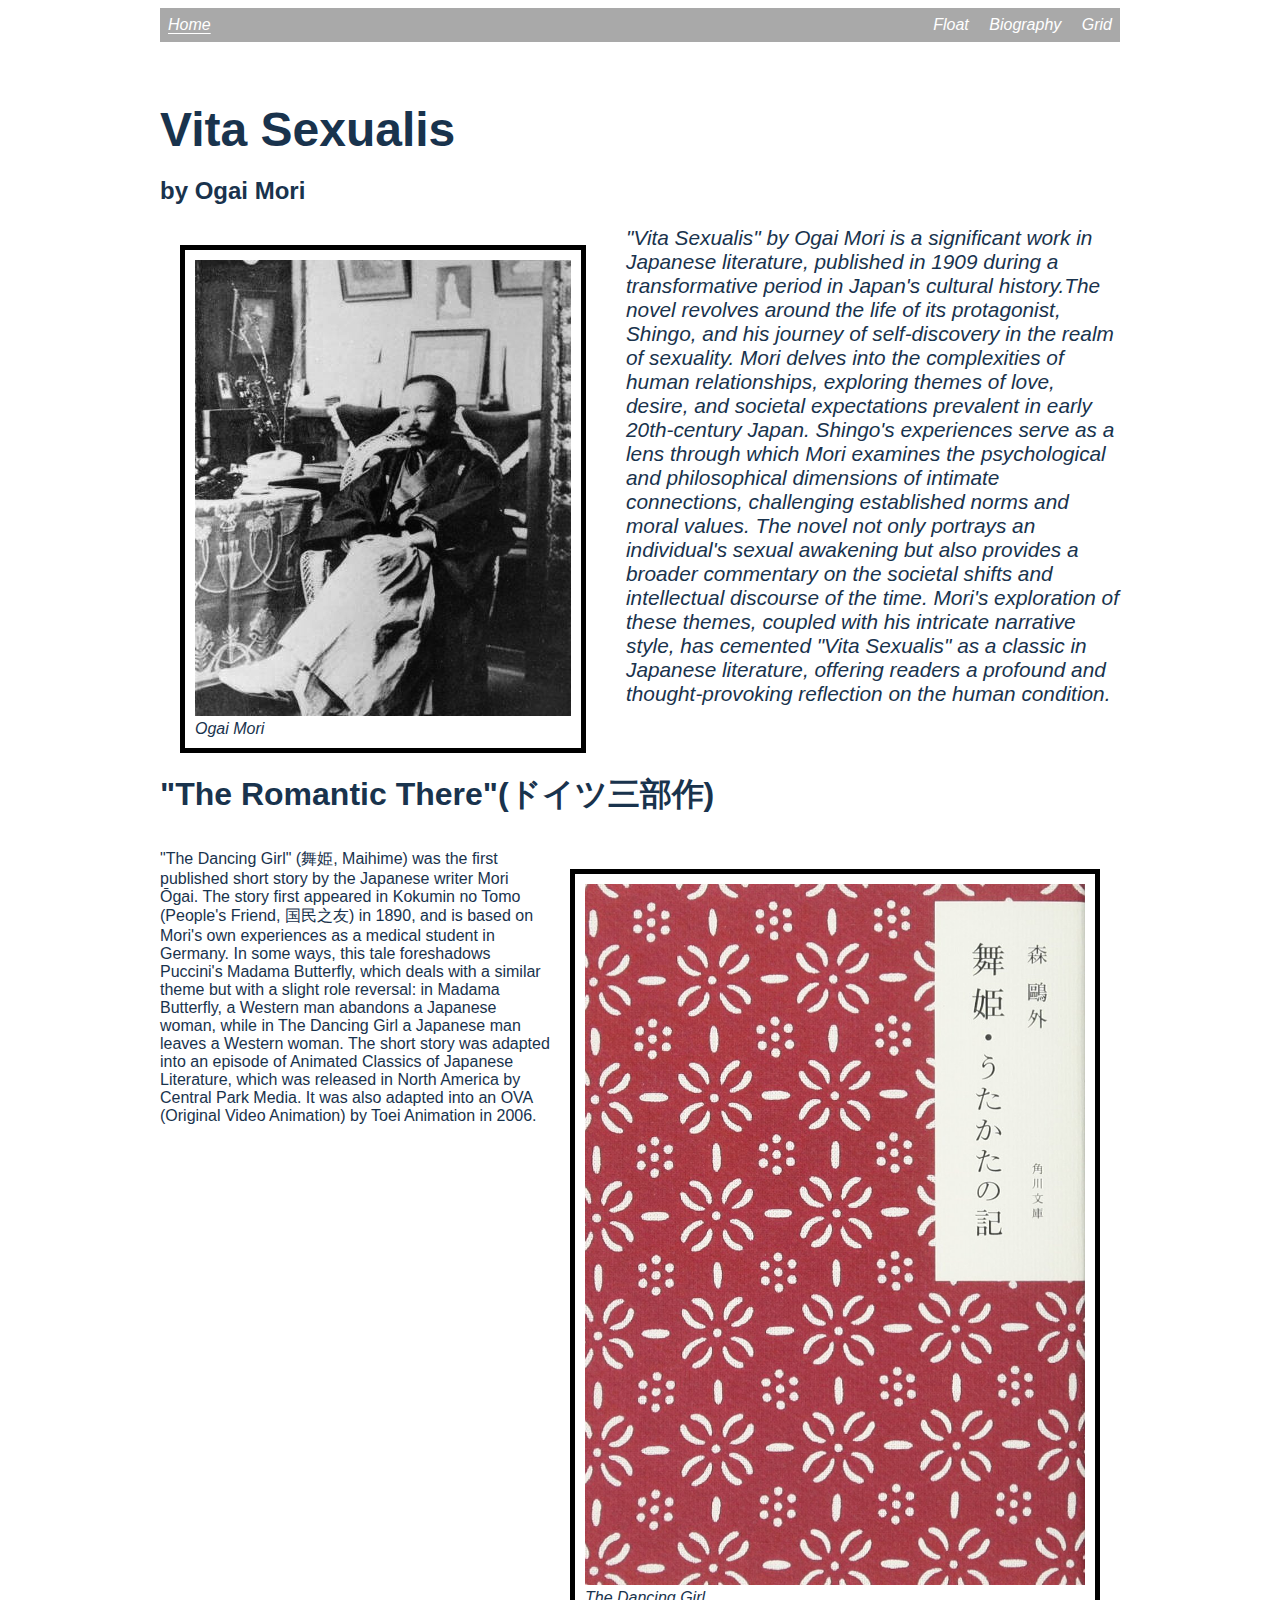
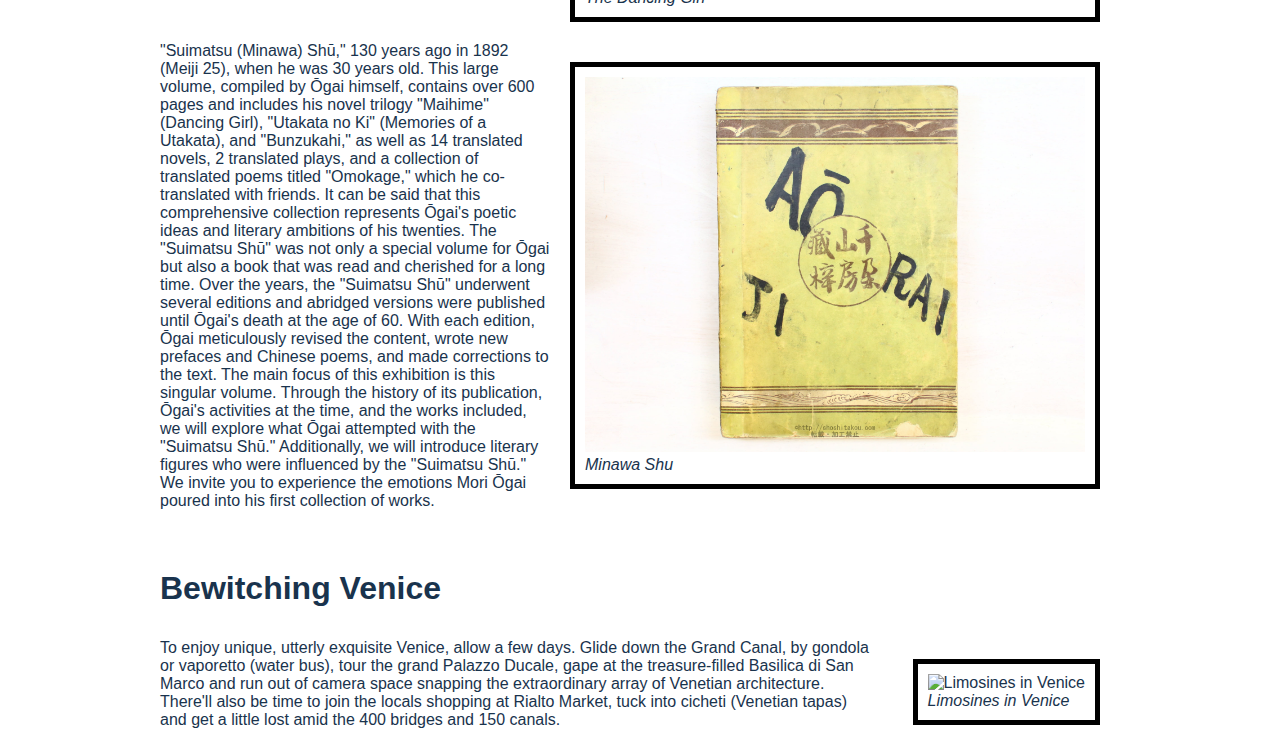
==== commit 9349b705: "x2" ====
--- a/index.html
+++ b/index.html
@@ -1,20 +1,7 @@
 <!DOCTYPE html>
 <html lang="en">
- <head>
-<h1>Vita Sexualis</h1>
-<h2>Book by Ogai Mori</h2>
-<link rel="stylesheet" href="index.css" />
-</head>   
-<figure>
- <img
-  class="sectionImage"
-  src="Ougai_Mori_October_22,_1911.jpg"
-  width="376"
-  alt="Ogai Mori"  
-  /> 
-  <figcaption>Ogai Mori</figcaption>
-  <link rel="stylesheet" href="./style.css">
-</figure>
+  
+
 <body>
    <div class="content-wrapper">
       <nav class="navbar" role="navigation" aria-label="main menu">
@@ -33,14 +20,30 @@
          </ul>
        </nav>
 <main>
- <section class="intro"></section>
-<p>"Vita Sexualis" by Ogai Mori is a significant work in Japanese literature, published in 1909 during a transformative period in Japan's cultural history. 
-   The novel revolves around the life of its protagonist, Shingo, and his journey of self-discovery in the realm of sexuality. Mori delves into the comple-
-   xities of human relationships, exploring themes of love, desire, and societal expectations prevalent in early 20th-century Japan. Shingo's experiences 
-   serve as a lens through which Mori examines the psychological and philosophical dimensions of intimate connections, challenging established norms and 
-   moral values. The novel not only portrays an individual's sexual awakening but also provides a broader commentary on the societal shifts and intelle-
-   ctual discourse of the time. Mori's exploration of these themes, coupled with his intricate narrative style, has cemented "Vita Sexualis" as a classic
-   in Japanese literature, offering readers a profound and thought-provoking reflection on the human condition.</p>
+ <section class="intro">
+<h1>Vita Sexualis</h1>
+<h2>by Ogai Mori</h2>
+<link rel="stylesheet" href="index.css" />
+ <figure>
+   <img
+    class="sectionImage"
+    src="Ougai_Mori_October_22,_1911.jpg"
+    width="376"
+    alt="Ogai Mori"  
+    /> 
+    <figcaption>Ogai Mori</figcaption>
+    <link rel="stylesheet" href="./style.css">
+  </figure>
+<p>"Vita Sexualis" by Ogai Mori is a significant work in Japanese literature, published in 1909 during a transformative
+   period in Japan's cultural history.The novel revolves around the life of its protagonist, Shingo, and his journey of
+   self-discovery in the realm of sexuality. Mori delves into the complexities of human relationships, exploring themes 
+   of love, desire, and societal expectations prevalent in early 20th-century Japan. Shingo's experiences serve as a lens 
+   through which Mori examines the psychological and philosophical dimensions of intimate connections, challenging 
+   established norms and moral values. The novel not only portrays an individual's sexual awakening but also provides a 
+   broader commentary on the societal shifts and intellectual discourse of the time. Mori's exploration of these themes, 
+   coupled with his intricate narrative style, has cemented "Vita Sexualis" as a classic in Japanese literature, offering 
+   readers a profound and thought-provoking reflection on the human condition.
+</p>
 </body>
 </section>
 
@@ -109,369 +112,6 @@
     shopping at Rialto Market, tuck into cicheti (Venetian tapas) and
     get a little lost amid the 400 bridges and 150 canals.
   </p>
-  <p>
-    Lorem ipsum dolor sit amet, consectetur adipiscing elit. Nullam
-    finibus luctus ante vitae blandit. Donec dignissim enim at dui
-    tempus molestie. Nulla varius semper ultricies. Pellentesque nec
-    lobortis lectus, congue tempus metus. Proin ullamcorper nisi nec
-    lacinia gravida. Morbi ante quam, posuere nec sagittis eget, pretium
-    porta ligula. Curabitur eu sollicitudin lectus. Vestibulum interdum
-    massa ligula, cursus lobortis neque finibus a. Vivamus sodales arcu
-    et fermentum volutpat. Maecenas maximus quam justo, sit amet rutrum
-    tortor dapibus non. Curabitur sit amet aliquet nibh. Maecenas luctus
-    libero eros.
-  </p>
-  <p>
-    Quisque ultricies id eros eu faucibus. Praesent et turpis ligula.
-    Pellentesque pulvinar ante sit amet dui finibus, in malesuada purus
-    feugiat. Duis suscipit, risus non gravida porta, mauris nulla dictum
-    turpis, id ultricies felis mauris accumsan sapien. Ut mi odio,
-    commodo et tortor sit amet, dapibus volutpat magna. Integer placerat
-    risus eu velit vulputate, in consequat ante condimentum. Donec et
-    felis vitae lacus dignissim rhoncus sollicitudin eget velit.
-  </p>
-  <p>
-    Fusce quis mollis nibh, vitae condimentum justo. In tortor purus,
-    venenatis eget rhoncus sed, lacinia at neque. Aenean risus magna,
-    porta sed risus vel, sollicitudin aliquam erat. Etiam ante neque,
-    finibus id risus non, laoreet eleifend elit. Vivamus auctor sit amet
-    neque a facilisis. Suspendisse ac dui nibh. Donec efficitur dapibus
-    elit, ac dignissim libero ornare a. Nulla imperdiet aliquet sem, a
-    imperdiet enim vestibulum eget. Aliquam pellentesque hendrerit
-    lacus, sed tempus dolor porttitor ac. Cras accumsan consequat lacus
-    eu bibendum. Sed dignissim ut elit vitae gravida. Sed magna lectus,
-    ultricies molestie faucibus in, sollicitudin at velit.
-  </p>
-  <p>
-    Class aptent taciti sociosqu ad litora torquent per conubia nostra,
-    per inceptos himenaeos. Vivamus vitae tortor eget justo aliquet
-    porttitor quis sed tortor. Nullam pharetra mi sed hendrerit
-    scelerisque. Sed et orci at tortor condimentum tincidunt sed et
-    sapien. Proin ullamcorper sapien dui. Nulla nisi nibh, iaculis eu
-    vestibulum eget, accumsan sit amet ex. Suspendisse condimentum odio
-    vel mi maximus sodales. Aliquam nec convallis mi, id pellentesque
-    velit. Nullam facilisis lacus eget turpis posuere vestibulum.
-    Integer et tristique risus, nec vehicula nunc. Fusce cursus
-    sollicitudin consequat. Integer et ligula est. Duis rutrum euismod
-    velit a sodales. Duis eu suscipit turpis. Nunc iaculis erat eu
-    ullamcorper pharetra.
-  </p>
-  <p>
-    Ut eros ligula, iaculis ac condimentum eu, luctus vel mauris. Nulla
-    tempor ante vel mi consequat, in egestas turpis ornare. Maecenas sit
-    amet arcu efficitur, feugiat nulla non, lacinia ante. Nullam non
-    varius diam, aliquam malesuada magna. Proin efficitur justo neque, a
-    varius ipsum volutpat eu. Nam molestie eget risus id tempus. Ut nec
-    cursus neque. Donec dictum nunc eu vestibulum dignissim. Donec quis
-    blandit nulla. Duis nec elementum est. Vivamus in tincidunt orci, in
-    venenatis ex. Etiam nulla purus, ullamcorper ut hendrerit vel,
-    tempor sit amet tellus.
-  </p>
-  <p>
-    Quisque aliquet aliquam nulla non egestas. Aenean ac tortor commodo,
-    varius dui sit amet, ullamcorper nisi. Suspendisse potenti. Nunc
-    efficitur turpis at metus ullamcorper rhoncus. Maecenas ut fermentum
-    nibh. Nunc ut vulputate nisl. Suspendisse finibus vestibulum sem,
-    non lobortis sem dictum pulvinar. Curabitur in mauris at odio
-    pellentesque condimentum. Aliquam nec condimentum neque. Nunc congue
-    quis ligula egestas mattis.
-  </p>
-</section>
-<section class="milan">
-  <h3>Style and beauty in Milan and the Lakes</h3>
-  <figure>
-    <img
-      src="https://res.cloudinary.com/brianboyl/image/upload/v1600464746/IMG_0299_pvipnw.jpg"
-      width="500"
-      alt="Island in Lake Cuomo"
-    />
-    <figcaption>Lake Cuomo, near Milan</figcaption>
-  </figure>
-  <p>
-    For big-city style and legendary landscapes, head to Italy’s
-    northwest. A day in Milan opens up a grand Gothic Duomo (cathedral),
-    Leonardo Da Vinci's Last Supper and world-class opera at La Scala. A
-    short train ride away, belle époque Lake Maggiore harbours the
-    beguiling Borromean Islands, specks of rock crowned by ornate
-    palaces and extravagant gardens. Or spend a few days at glamorous
-    Lake Como revelling in lake-lapped cocktail bars, sumptuous villas,
-    vintage speedboat trips and the snowy-mountains-meets-azure-water
-    scenery.
-  </p>
-  <p>
-    Lorem ipsum dolor sit amet, consectetur adipiscing elit. Nullam
-    finibus luctus ante vitae blandit. Donec dignissim enim at dui
-    tempus molestie. Nulla varius semper ultricies. Pellentesque nec
-    lobortis lectus, congue tempus metus. Proin ullamcorper nisi nec
-    lacinia gravida. Morbi ante quam, posuere nec sagittis eget, pretium
-    porta ligula. Curabitur eu sollicitudin lectus. Vestibulum interdum
-    massa ligula, cursus lobortis neque finibus a. Vivamus sodales arcu
-    et fermentum volutpat. Maecenas maximus quam justo, sit amet rutrum
-    tortor dapibus non. Curabitur sit amet aliquet nibh. Maecenas luctus
-    libero eros.
-  </p>
-  <p>
-    Quisque ultricies id eros eu faucibus. Praesent et turpis ligula.
-    Pellentesque pulvinar ante sit amet dui finibus, in malesuada purus
-    feugiat. Duis suscipit, risus non gravida porta, mauris nulla dictum
-    turpis, id ultricies felis mauris accumsan sapien. Ut mi odio,
-    commodo et tortor sit amet, dapibus volutpat magna. Integer placerat
-    risus eu velit vulputate, in consequat ante condimentum. Donec et
-    felis vitae lacus dignissim rhoncus sollicitudin eget velit.
-  </p>
-  <p>
-    Fusce quis mollis nibh, vitae condimentum justo. In tortor purus,
-    venenatis eget rhoncus sed, lacinia at neque. Aenean risus magna,
-    porta sed risus vel, sollicitudin aliquam erat. Etiam ante neque,
-    finibus id risus non, laoreet eleifend elit. Vivamus auctor sit amet
-    neque a facilisis. Suspendisse ac dui nibh. Donec efficitur dapibus
-    elit, ac dignissim libero ornare a. Nulla imperdiet aliquet sem, a
-    imperdiet enim vestibulum eget. Aliquam pellentesque hendrerit
-    lacus, sed tempus dolor porttitor ac. Cras accumsan consequat lacus
-    eu bibendum. Sed dignissim ut elit vitae gravida. Sed magna lectus,
-    ultricies molestie faucibus in, sollicitudin at velit.
-  </p>
-  <p>
-    Class aptent taciti sociosqu ad litora torquent per conubia nostra,
-    per inceptos himenaeos. Vivamus vitae tortor eget justo aliquet
-    porttitor quis sed tortor. Nullam pharetra mi sed hendrerit
-    scelerisque. Sed et orci at tortor condimentum tincidunt sed et
-    sapien. Proin ullamcorper sapien dui. Nulla nisi nibh, iaculis eu
-    vestibulum eget, accumsan sit amet ex. Suspendisse condimentum odio
-    vel mi maximus sodales. Aliquam nec convallis mi, id pellentesque
-    velit. Nullam facilisis lacus eget turpis posuere vestibulum.
-    Integer et tristique risus, nec vehicula nunc. Fusce cursus
-    sollicitudin consequat. Integer et ligula est. Duis rutrum euismod
-    velit a sodales. Duis eu suscipit turpis. Nunc iaculis erat eu
-    ullamcorper pharetra.
-  </p>
-  <p>
-    Ut eros ligula, iaculis ac condimentum eu, luctus vel mauris. Nulla
-    tempor ante vel mi consequat, in egestas turpis ornare. Maecenas sit
-    amet arcu efficitur, feugiat nulla non, lacinia ante. Nullam non
-    varius diam, aliquam malesuada magna. Proin efficitur justo neque, a
-    varius ipsum volutpat eu. Nam molestie eget risus id tempus. Ut nec
-    cursus neque. Donec dictum nunc eu vestibulum dignissim. Donec quis
-    blandit nulla. Duis nec elementum est. Vivamus in tincidunt orci, in
-    venenatis ex. Etiam nulla purus, ullamcorper ut hendrerit vel,
-    tempor sit amet tellus.
-  </p>
-  <p>
-    Quisque aliquet aliquam nulla non egestas. Aenean ac tortor commodo,
-    varius dui sit amet, ullamcorper nisi. Suspendisse potenti. Nunc
-    efficitur turpis at metus ullamcorper rhoncus. Maecenas ut fermentum
-    nibh. Nunc ut vulputate nisl. Suspendisse finibus vestibulum sem,
-    non lobortis sem dictum pulvinar. Curabitur in mauris at odio
-    pellentesque condimentum. Aliquam nec condimentum neque. Nunc congue
-    quis ligula egestas mattis.
-  </p>
-</section>
-<section class="cinqueterre">
-  <h3>Cinque Terre's harbours and hills</h3>
-  <figure>
-    <img
-      src="https://res.cloudinary.com/brianboyl/image/upload/v1600465142/IMG_0920_jamwmm.jpg"
-      width="500"
-      alt="Vernazza, Cinque Terre, Italy"
-    />
-    <figcaption>Vernazza, Cinque Terre, Italy</figcaption>
-  </figure>
-  <p>
-    In Cinque Terre National Park terraced vineyards cling to sheer
-    hills traversed by improbably steep hiking trails, and villages flow
-    down to tiny harbours lined with restaurants and bars. Ferries and a
-    rattling rural train link the five villages. Allow two to four days
-    to hit the walking trails, swim in the sea, soak up the atmosphere
-    and re-charge.
-  </p>
-  <p>
-    Lorem ipsum dolor sit amet, consectetur adipiscing elit. Nullam
-    finibus luctus ante vitae blandit. Donec dignissim enim at dui
-    tempus molestie. Nulla varius semper ultricies. Pellentesque nec
-    lobortis lectus, congue tempus metus. Proin ullamcorper nisi nec
-    lacinia gravida. Morbi ante quam, posuere nec sagittis eget, pretium
-    porta ligula. Curabitur eu sollicitudin lectus. Vestibulum interdum
-    massa ligula, cursus lobortis neque finibus a. Vivamus sodales arcu
-    et fermentum volutpat. Maecenas maximus quam justo, sit amet rutrum
-    tortor dapibus non. Curabitur sit amet aliquet nibh. Maecenas luctus
-    libero eros.
-  </p>
-  <p>
-    Quisque ultricies id eros eu faucibus. Praesent et turpis ligula.
-    Pellentesque pulvinar ante sit amet dui finibus, in malesuada purus
-    feugiat. Duis suscipit, risus non gravida porta, mauris nulla dictum
-    turpis, id ultricies felis mauris accumsan sapien. Ut mi odio,
-    commodo et tortor sit amet, dapibus volutpat magna. Integer placerat
-    risus eu velit vulputate, in consequat ante condimentum. Donec et
-    felis vitae lacus dignissim rhoncus sollicitudin eget velit.
-  </p>
-  <p>
-    Fusce quis mollis nibh, vitae condimentum justo. In tortor purus,
-    venenatis eget rhoncus sed, lacinia at neque. Aenean risus magna,
-    porta sed risus vel, sollicitudin aliquam erat. Etiam ante neque,
-    finibus id risus non, laoreet eleifend elit. Vivamus auctor sit amet
-    neque a facilisis. Suspendisse ac dui nibh. Donec efficitur dapibus
-    elit, ac dignissim libero ornare a. Nulla imperdiet aliquet sem, a
-    imperdiet enim vestibulum eget. Aliquam pellentesque hendrerit
-    lacus, sed tempus dolor porttitor ac. Cras accumsan consequat lacus
-    eu bibendum. Sed dignissim ut elit vitae gravida. Sed magna lectus,
-    ultricies molestie faucibus in, sollicitudin at velit.
-  </p>
-  <p>
-    Class aptent taciti sociosqu ad litora torquent per conubia nostra,
-    per inceptos himenaeos. Vivamus vitae tortor eget justo aliquet
-    porttitor quis sed tortor. Nullam pharetra mi sed hendrerit
-    scelerisque. Sed et orci at tortor condimentum tincidunt sed et
-    sapien. Proin ullamcorper sapien dui. Nulla nisi nibh, iaculis eu
-    vestibulum eget, accumsan sit amet ex. Suspendisse condimentum odio
-    vel mi maximus sodales. Aliquam nec convallis mi, id pellentesque
-    velit. Nullam facilisis lacus eget turpis posuere vestibulum.
-    Integer et tristique risus, nec vehicula nunc. Fusce cursus
-    sollicitudin consequat. Integer et ligula est. Duis rutrum euismod
-    velit a sodales. Duis eu suscipit turpis. Nunc iaculis erat eu
-    ullamcorper pharetra.
-  </p>
-  <p>
-    Ut eros ligula, iaculis ac condimentum eu, luctus vel mauris. Nulla
-    tempor ante vel mi consequat, in egestas turpis ornare. Maecenas sit
-    amet arcu efficitur, feugiat nulla non, lacinia ante. Nullam non
-    varius diam, aliquam malesuada magna. Proin efficitur justo neque, a
-    varius ipsum volutpat eu. Nam molestie eget risus id tempus. Ut nec
-    cursus neque. Donec dictum nunc eu vestibulum dignissim. Donec quis
-    blandit nulla. Duis nec elementum est. Vivamus in tincidunt orci, in
-    venenatis ex. Etiam nulla purus, ullamcorper ut hendrerit vel,
-    tempor sit amet tellus.
-  </p>
-  <p>
-    Quisque aliquet aliquam nulla non egestas. Aenean ac tortor commodo,
-    varius dui sit amet, ullamcorper nisi. Suspendisse potenti. Nunc
-    efficitur turpis at metus ullamcorper rhoncus. Maecenas ut fermentum
-    nibh. Nunc ut vulputate nisl. Suspendisse finibus vestibulum sem,
-    non lobortis sem dictum pulvinar. Curabitur in mauris at odio
-    pellentesque condimentum. Aliquam nec condimentum neque. Nunc congue
-    quis ligula egestas mattis.
-  </p>
-</section>
-<section class="eatdrink">
-  <h3>Eating and drinking</h3>
-  <figure>
-    <img
-      src="https://res.cloudinary.com/brianboyl/image/upload/v1600464719/IMG_0519_r1f6ve.jpg"
-      width="500"
-      alt="Bar in Milan"
-    />
-    <figcaption>A Bar in Milan</figcaption>
-  </figure>
-  <p>
-    The diversity of regional cuisine alone is worth travelling to Italy
-    for. Bistecca alla fiorentina (Florence's iconic T-bone steak);
-    creamy Po plains risotto; olive oil and lemon-laced grilled fish on
-    Elba; espresso and sweet treats in Naples' backstreets bars;
-    fresh-from-the-wood-oven pizza al taglio (pizza by the slice) in
-    Rome. And as for sampling Brunello, Chianti, Prosecco, Montepulciano
-    and Soave wines in historic cellars and in restaurants just yards
-    from the vines – that’s an experience that lingers for life.
-  </p>
-  <p>
-    Lorem ipsum dolor sit amet, consectetur adipiscing elit. Nullam
-    finibus luctus ante vitae blandit. Donec dignissim enim at dui
-    tempus molestie. Nulla varius semper ultricies. Pellentesque nec
-    lobortis lectus, congue tempus metus. Proin ullamcorper nisi nec
-    lacinia gravida. Morbi ante quam, posuere nec sagittis eget, pretium
-    porta ligula. Curabitur eu sollicitudin lectus. Vestibulum interdum
-    massa ligula, cursus lobortis neque finibus a. Vivamus sodales arcu
-    et fermentum volutpat. Maecenas maximus quam justo, sit amet rutrum
-    tortor dapibus non. Curabitur sit amet aliquet nibh. Maecenas luctus
-    libero eros.
-  </p>
-  <p>
-    Quisque ultricies id eros eu faucibus. Praesent et turpis ligula.
-    Pellentesque pulvinar ante sit amet dui finibus, in malesuada purus
-    feugiat. Duis suscipit, risus non gravida porta, mauris nulla dictum
-    turpis, id ultricies felis mauris accumsan sapien. Ut mi odio,
-    commodo et tortor sit amet, dapibus volutpat magna. Integer placerat
-    risus eu velit vulputate, in consequat ante condimentum. Donec et
-    felis vitae lacus dignissim rhoncus sollicitudin eget velit.
-  </p>
-  <p>
-    Fusce quis mollis nibh, vitae condimentum justo. In tortor purus,
-    venenatis eget rhoncus sed, lacinia at neque. Aenean risus magna,
-    porta sed risus vel, sollicitudin aliquam erat. Etiam ante neque,
-    finibus id risus non, laoreet eleifend elit. Vivamus auctor sit amet
-    neque a facilisis. Suspendisse ac dui nibh. Donec efficitur dapibus
-    elit, ac dignissim libero ornare a. Nulla imperdiet aliquet sem, a
-    imperdiet enim vestibulum eget. Aliquam pellentesque hendrerit
-    lacus, sed tempus dolor porttitor ac. Cras accumsan consequat lacus
-    eu bibendum. Sed dignissim ut elit vitae gravida. Sed magna lectus,
-    ultricies molestie faucibus in, sollicitudin at velit.
-  </p>
-  <p>
-    Class aptent taciti sociosqu ad litora torquent per conubia nostra,
-    per inceptos himenaeos. Vivamus vitae tortor eget justo aliquet
-    porttitor quis sed tortor. Nullam pharetra mi sed hendrerit
-    scelerisque. Sed et orci at tortor condimentum tincidunt sed et
-    sapien. Proin ullamcorper sapien dui. Nulla nisi nibh, iaculis eu
-    vestibulum eget, accumsan sit amet ex. Suspendisse condimentum odio
-    vel mi maximus sodales. Aliquam nec convallis mi, id pellentesque
-    velit. Nullam facilisis lacus eget turpis posuere vestibulum.
-    Integer et tristique risus, nec vehicula nunc. Fusce cursus
-    sollicitudin consequat. Integer et ligula est. Duis rutrum euismod
-    velit a sodales. Duis eu suscipit turpis. Nunc iaculis erat eu
-    ullamcorper pharetra.
-  </p>
-  <p>
-    Ut eros ligula, iaculis ac condimentum eu, luctus vel mauris. Nulla
-    tempor ante vel mi consequat, in egestas turpis ornare. Maecenas sit
-    amet arcu efficitur, feugiat nulla non, lacinia ante. Nullam non
-    varius diam, aliquam malesuada magna. Proin efficitur justo neque, a
-    varius ipsum volutpat eu. Nam molestie eget risus id tempus. Ut nec
-    cursus neque. Donec dictum nunc eu vestibulum dignissim. Donec quis
-    blandit nulla. Duis nec elementum est. Vivamus in tincidunt orci, in
-    venenatis ex. Etiam nulla purus, ullamcorper ut hendrerit vel,
-    tempor sit amet tellus.
-  </p>
-  <p>
-    Quisque aliquet aliquam nulla non egestas. Aenean ac tortor commodo,
-    varius dui sit amet, ullamcorper nisi. Suspendisse potenti. Nunc
-    efficitur turpis at metus ullamcorper rhoncus. Maecenas ut fermentum
-    nibh. Nunc ut vulputate nisl. Suspendisse finibus vestibulum sem,
-    non lobortis sem dictum pulvinar. Curabitur in mauris at odio
-    pellentesque condimentum. Aliquam nec condimentum neque. Nunc congue
-    quis ligula egestas mattis.
-  </p>
-</section>
-<section class="tips">
-  <h3>Practical Tips</h3>
-  <figure>
-    <img
-      src="images/IMG_0359.jpg"
-      alt="Interior of the Mi"
-    />
-    <figcaption>The interior of the Mi</figcaption>
-  </figure>
-  <ul>
-    <li>
-      When greeting people, shake hands or kiss both cheeks and say
-      buongiorno (good day) or buona sera (good evening). Only use first
-      names if invited.
-    </li>
-    <li>
-      Restaurants have a cover charge (coperto) of €2-3. If service
-      isn’t included, a small tip may well prompt a smile.
-    </li>
-    <li>
-      When visiting religious sites avoid offence by dressing modestly:
-      cover shoulders, torsos and thighs. Although shorts and sandals
-      are fine for the beach, you'll need smart-casual clothes for
-      towns. Walking shoes make cobbled streets and hill paths more
-      comfortable, as will a sunhat, sunscreen and sunglasses.
-    </li>
-    <li>
-      In the main tourist centres English is fairly widely spoken, but
-      in rural areas and south of Rome learning a few key expressions
-      and using a phrasebook/phone app with a menu guide will make your
-      visit more fun and mealtimes more enjoyable.
-    </li>
-  </ul>
+
 </section>
 </html>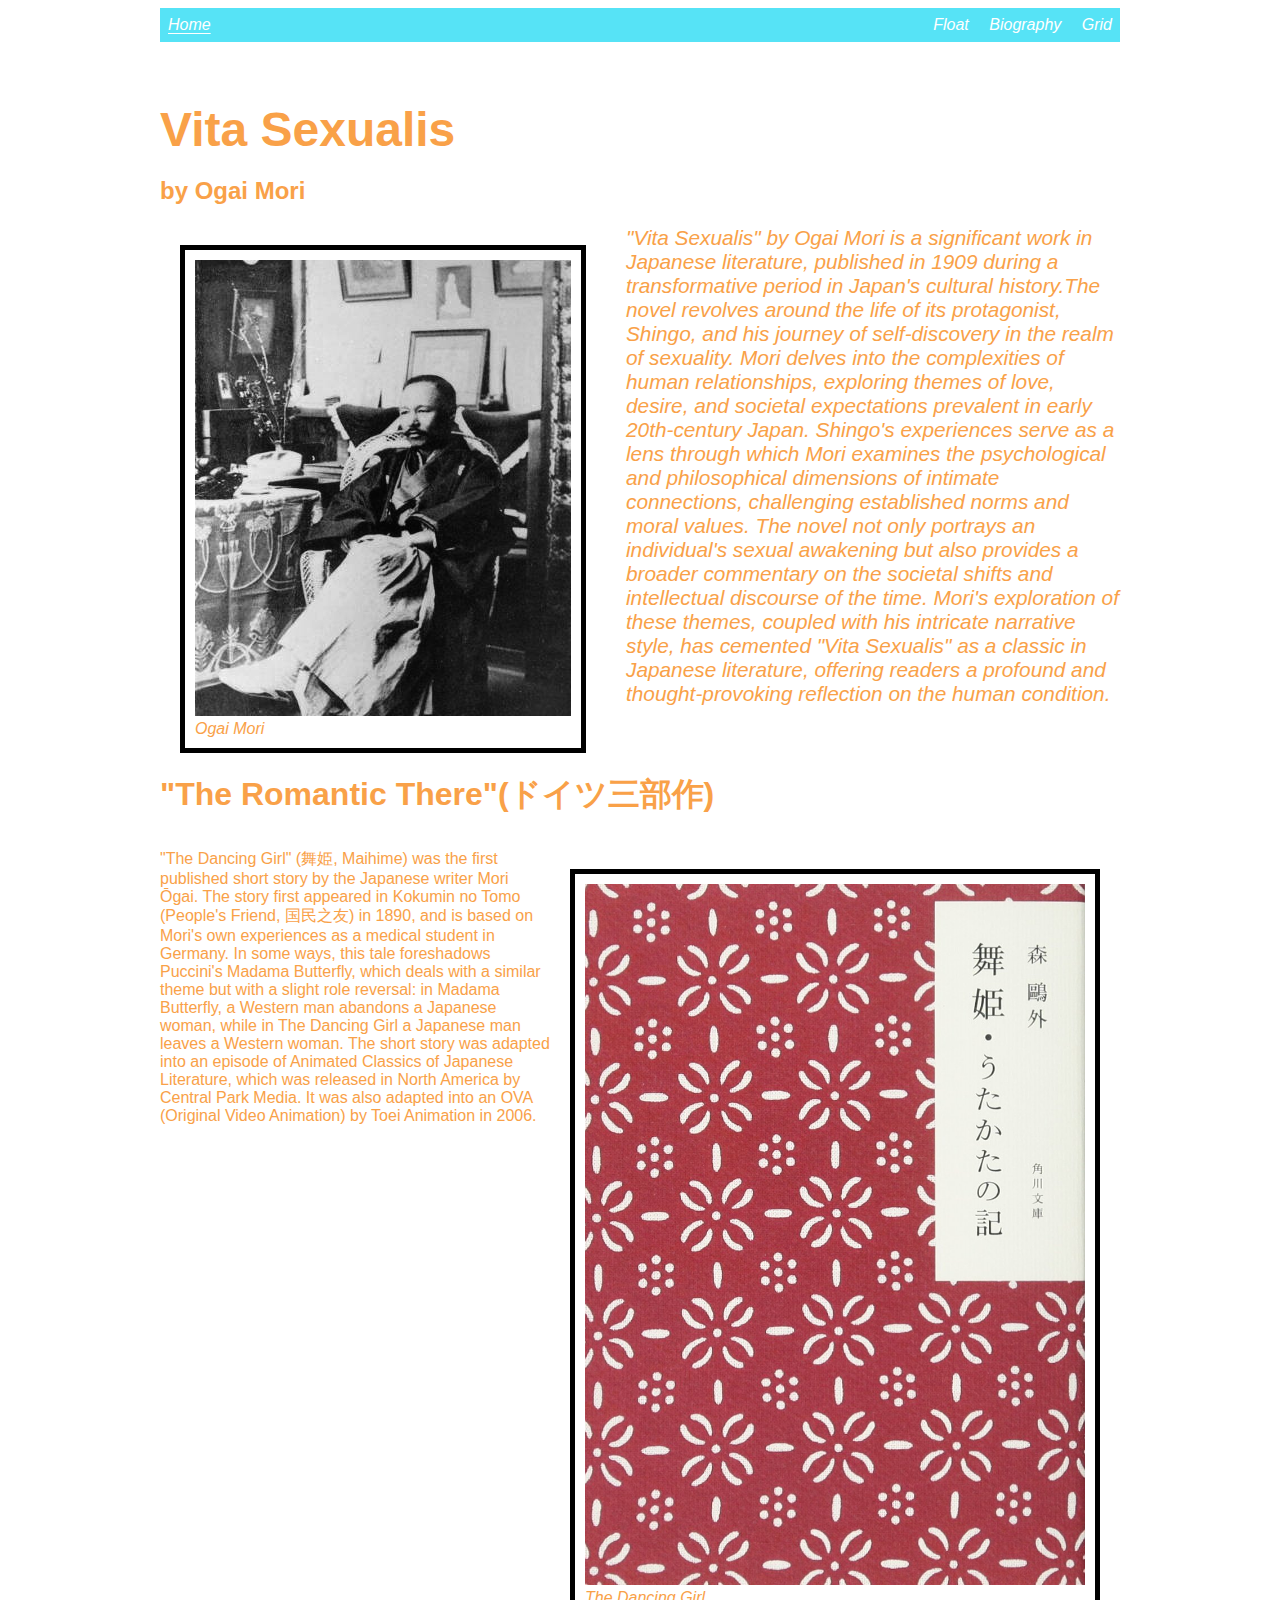
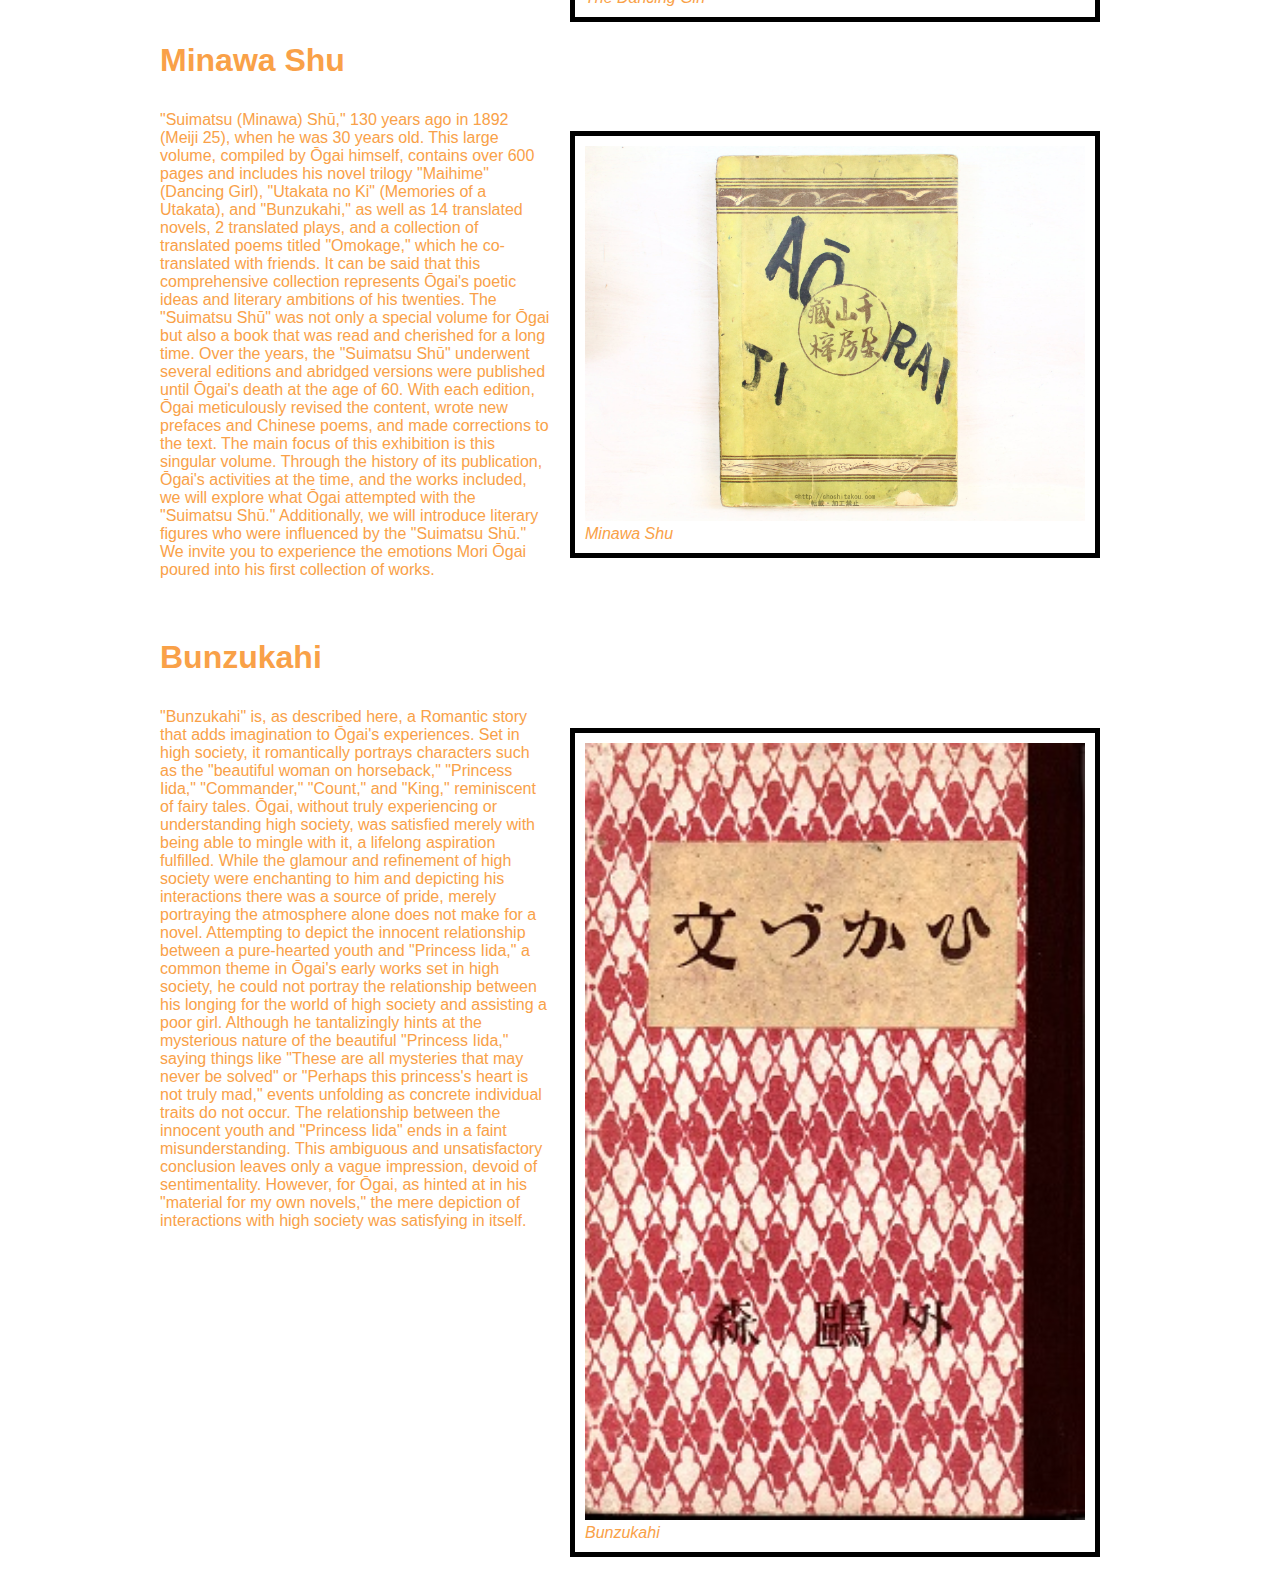
==== commit 84a82911: "d1" ====
--- a/index.html
+++ b/index.html
@@ -70,6 +70,7 @@
  
 </section>
 <section class="Other Works2">
+   <h3>Minawa Shu</h3>
   <figure>
     <img
       src="325e774c7e68fce04198b0b68d3a7c32.jpg"
@@ -93,24 +94,30 @@
    poured into his first collection of works.
   </p>
 </section>
-<section class="venice">
-  <h3>Bewitching Venice</h3>
+<section class="Bunzukahi">
+  <h3>Bunzukahi</h3>
   <figure>
     <img
-      src="https://res.cloudinary.com/brianboyl/image/upload/v1600464735/IMG_1944_pfub2x.jpg"
+      src="20220111155539823987_73a2258d759009661c73f78a1cae8506.jpg"
       width="500"
-      alt="Limosines in Venice"
+      alt="Bunzukahi"
     />
-    <figcaption>Limosines in Venice</figcaption>
+    <figcaption>Bunzukahi</figcaption>
   </figure>
   <p>
-    To enjoy unique, utterly exquisite Venice, allow a few days. Glide
-    down the Grand Canal, by gondola or vaporetto (water bus), tour the
-    grand Palazzo Ducale, gape at the treasure-filled Basilica di San
-    Marco and run out of camera space snapping the extraordinary array
-    of Venetian architecture. There'll also be time to join the locals
-    shopping at Rialto Market, tuck into cicheti (Venetian tapas) and
-    get a little lost amid the 400 bridges and 150 canals.
+   "Bunzukahi" is, as described here, a Romantic story that adds imagination to Ōgai's experiences. Set in high society, it 
+   romantically portrays characters such as the "beautiful woman on horseback," "Princess Iida," "Commander," "Count," and 
+   "King," reminiscent of fairy tales. Ōgai, without truly experiencing or understanding high society, was satisfied merely
+   with being able to mingle with it, a lifelong aspiration fulfilled. While the glamour and refinement of high society were 
+   enchanting to him and depicting his interactions there was a source of pride, merely portraying the atmosphere alone does
+   not make for a novel. Attempting to depict the innocent relationship between a pure-hearted youth and "Princess Iida," a 
+   common theme in Ōgai's early works set in high society, he could not portray the relationship between his longing for the 
+   world of high society and assisting a poor girl. Although he tantalizingly hints at the mysterious nature of the beautiful 
+   "Princess Iida," saying things like "These are all mysteries that may never be solved" or "Perhaps this princess's heart is 
+   not truly mad," events unfolding as concrete individual traits do not occur. The relationship between the innocent youth and 
+   "Princess Iida" ends in a faint misunderstanding. This ambiguous and unsatisfactory conclusion leaves only a vague impression,
+   devoid of sentimentality. However, for Ōgai, as hinted at in his "material for my own novels," the mere depiction of interactions
+   with high society was satisfying in itself.
   </p>
 
 </section>
--- a/index.css
+++ b/index.css
@@ -1,5 +1,5 @@
 body {
-    color: hsl(210, 51%, 20%);
+    color: hsl(30, 94%, 63%);
     font-size: 16px;
     font-family: "Roboto", sans-serif;
     font-style: light;
@@ -18,7 +18,7 @@
     display: block;
     width: 100%;
     padding: 0;
-    background-color: darkgray;
+    background-color: rgb(86, 227, 246);
     text-align: right;
   }
   
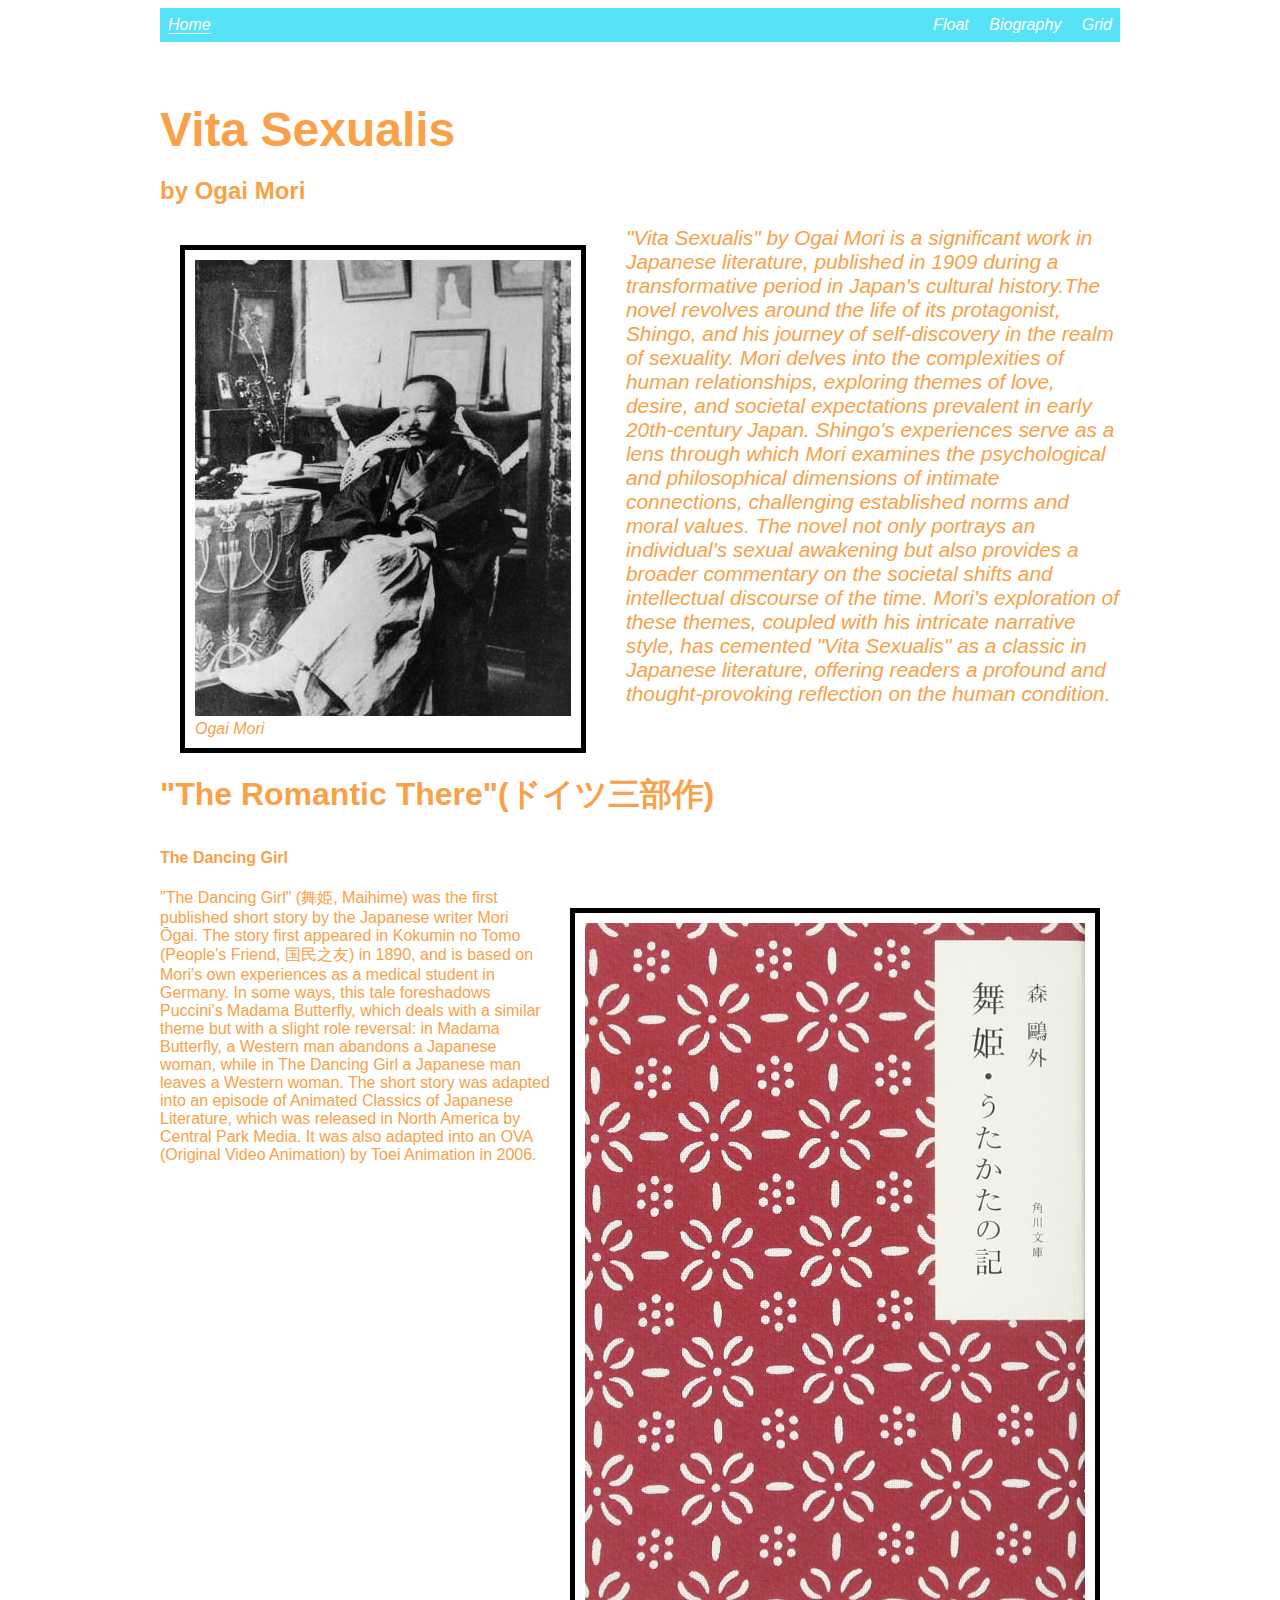
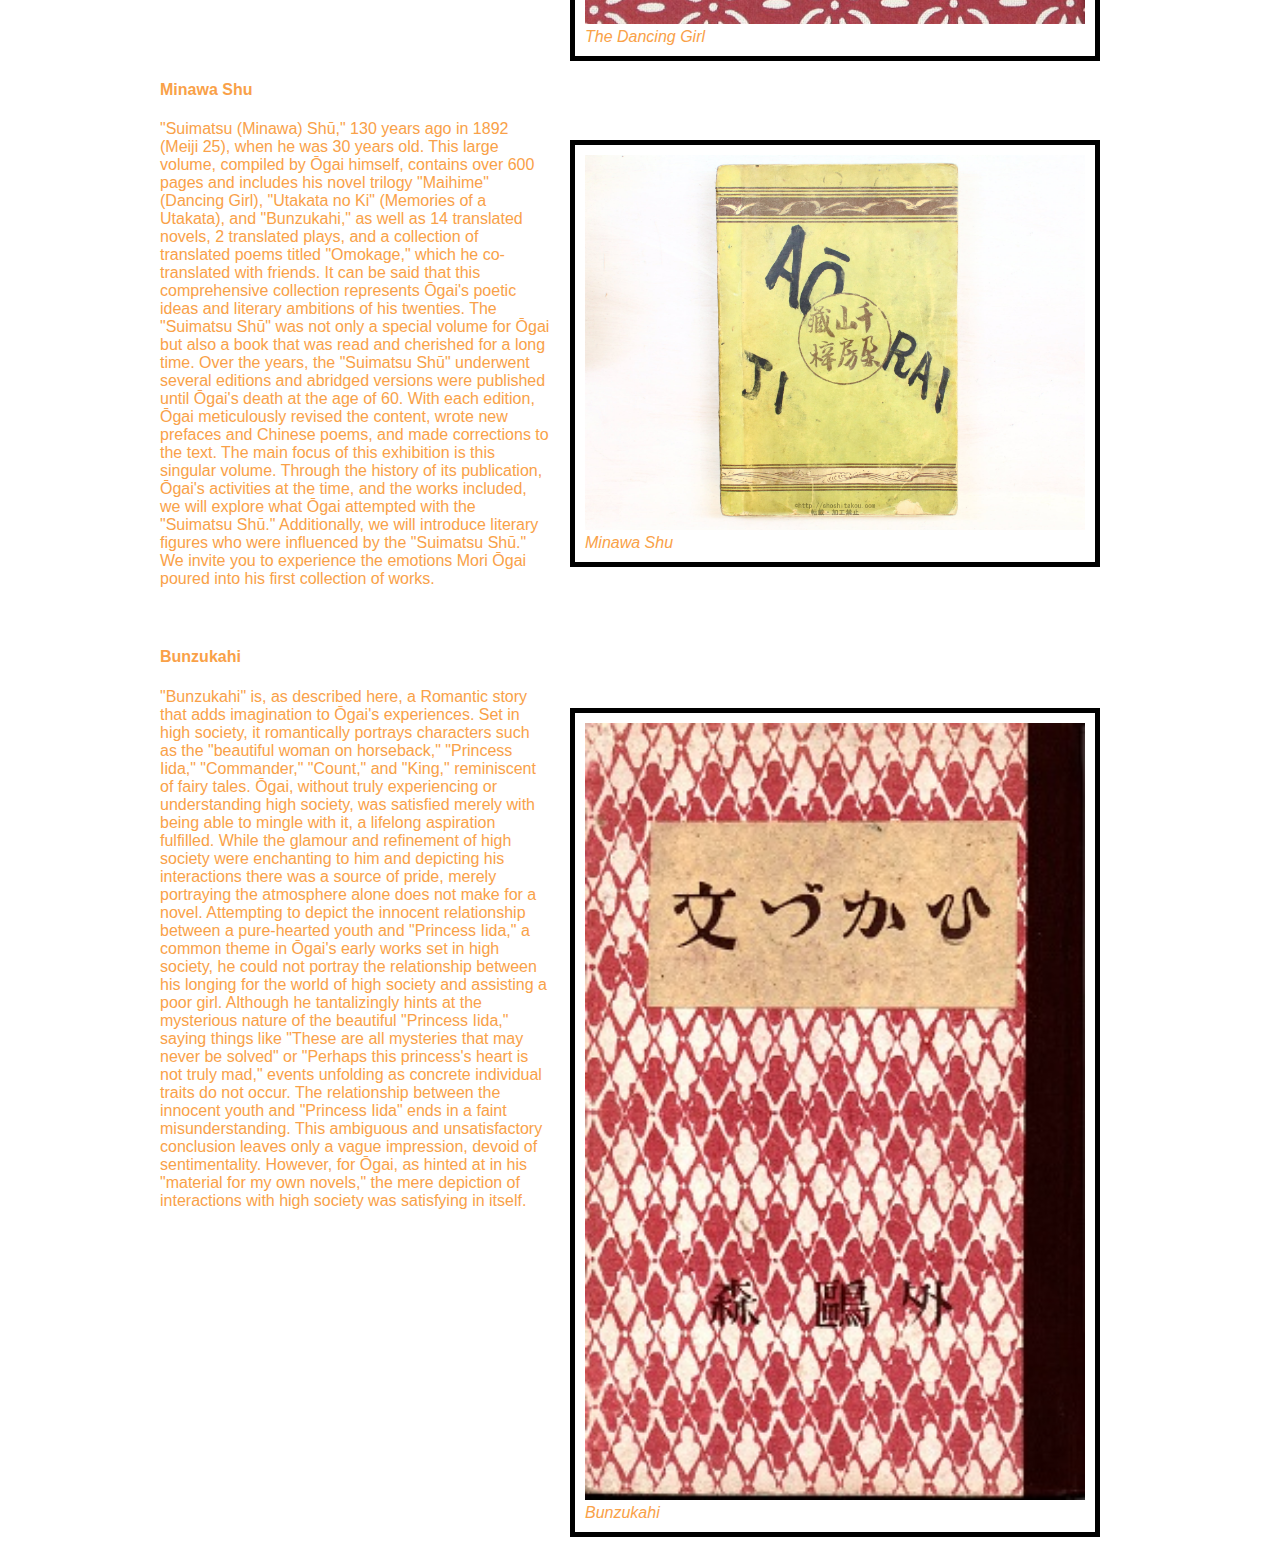
==== commit 969a2e70: "h4" ====
--- a/index.html
+++ b/index.html
@@ -49,6 +49,7 @@
 
 <section class="Other Works">
   <h3>"The Romantic There"(ドイツ三部作)</h3>
+  <h4>The Dancing Girl</h4>
   <figure>
     <img
       src="713R9fZKBuL.jpg"
@@ -70,7 +71,7 @@
  
 </section>
 <section class="Other Works2">
-   <h3>Minawa Shu</h3>
+   <h4>Minawa Shu</h4>
   <figure>
     <img
       src="325e774c7e68fce04198b0b68d3a7c32.jpg"
@@ -95,7 +96,7 @@
   </p>
 </section>
 <section class="Bunzukahi">
-  <h3>Bunzukahi</h3>
+  <h4>Bunzukahi</h4>
   <figure>
     <img
       src="20220111155539823987_73a2258d759009661c73f78a1cae8506.jpg"
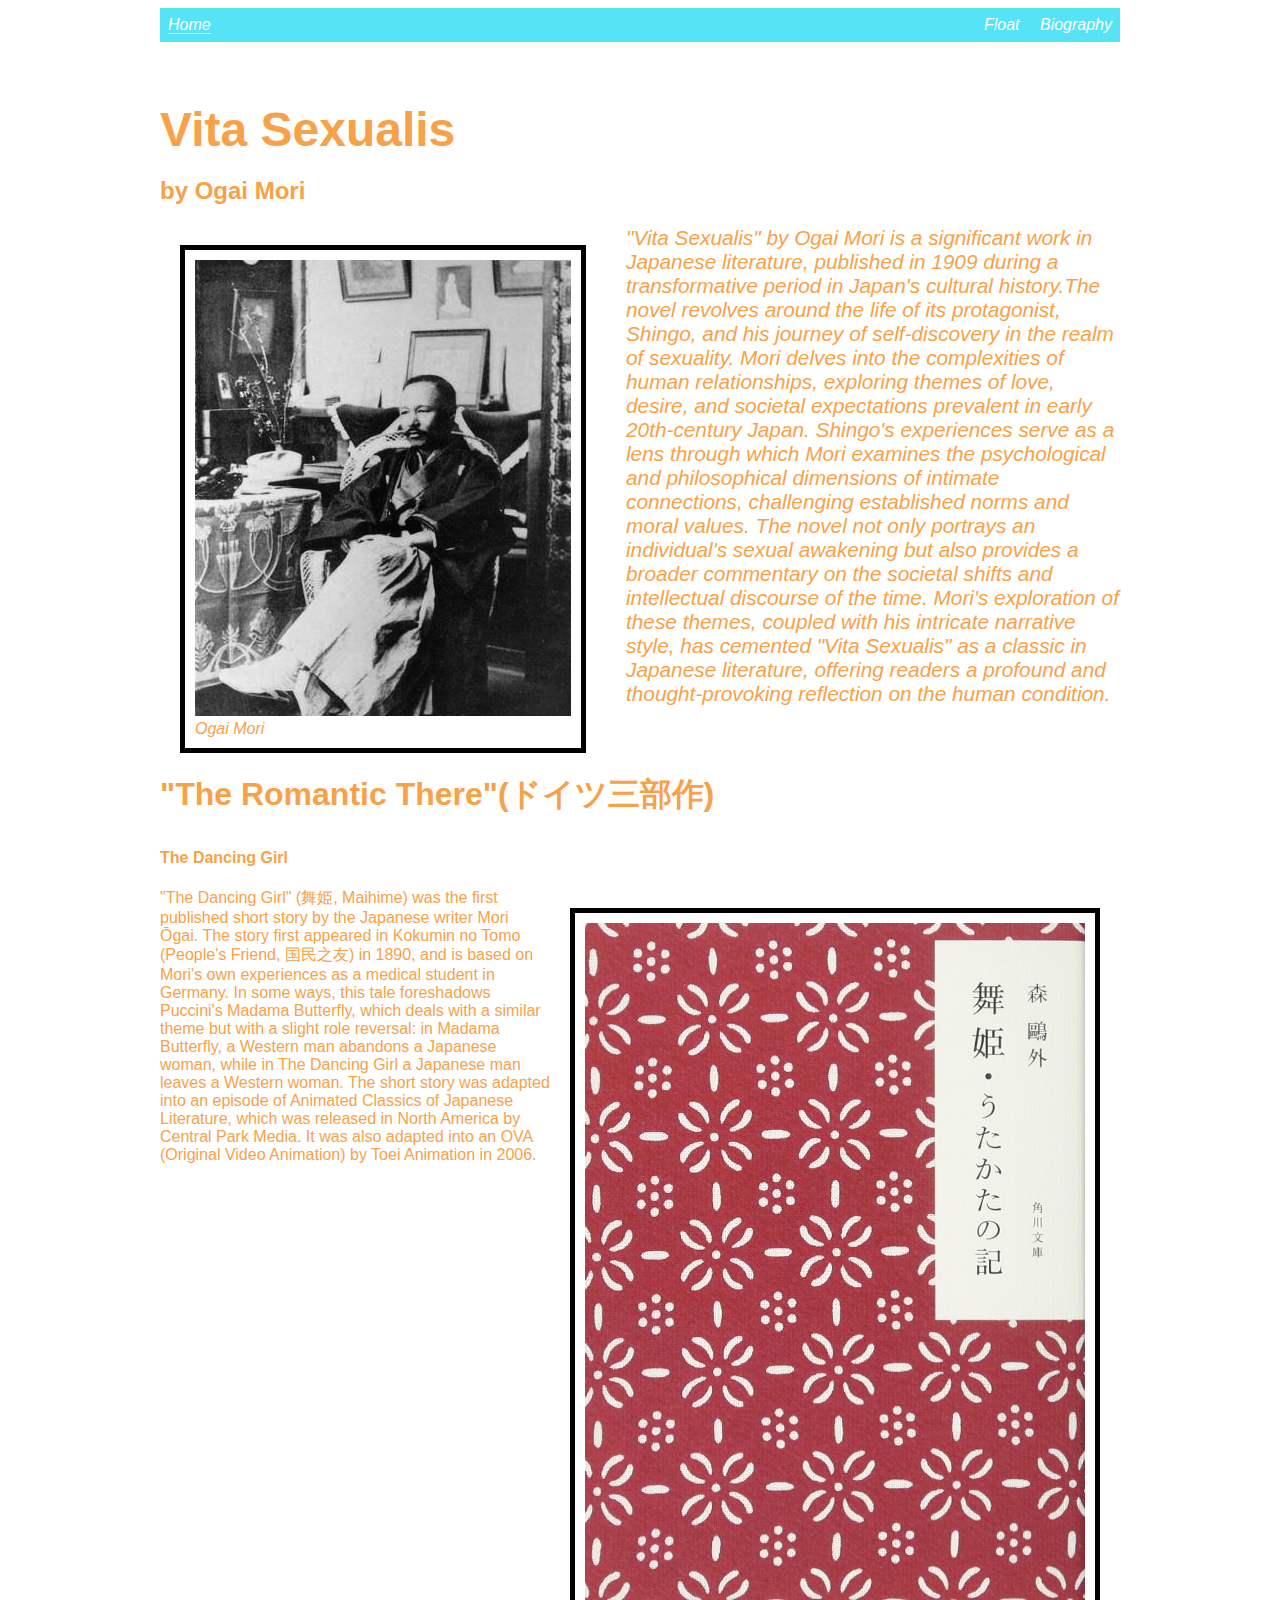
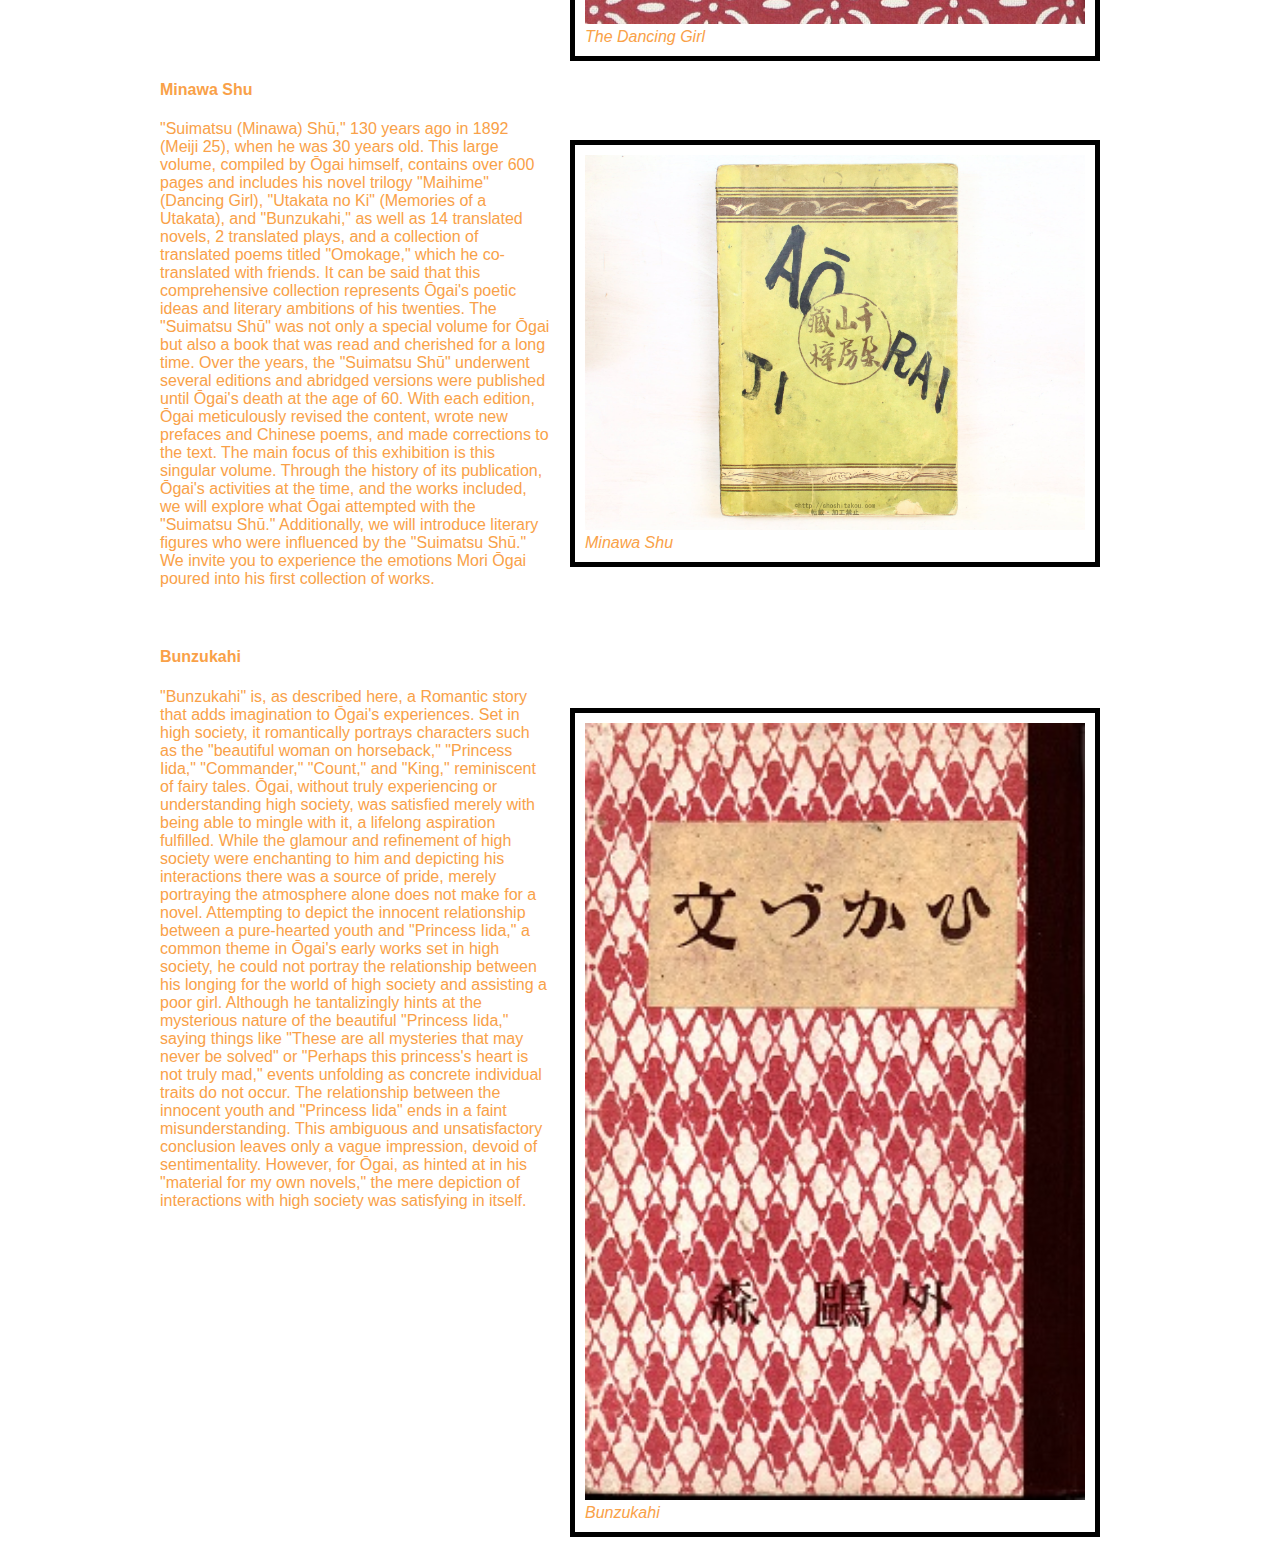
==== commit 7ce7ace0: "xx" ====
--- a/index.html
+++ b/index.html
@@ -16,7 +16,6 @@
          <ul class="main_nav" role="main_nav" aria-label="main navigation">
            <li><a href="float.html">Float</a></li>
            <li><a href="bio.html">Biography</a></li>
-           <li><a href="grid.html">Grid</a></li>
          </ul>
        </nav>
 <main>
--- a/index.css
+++ b/index.css
@@ -171,7 +171,7 @@
     margin-right: 40px;
   }
   
-  .venice figure {
+  .later figure {
     float: right;
     margin-left: 40px;
   }
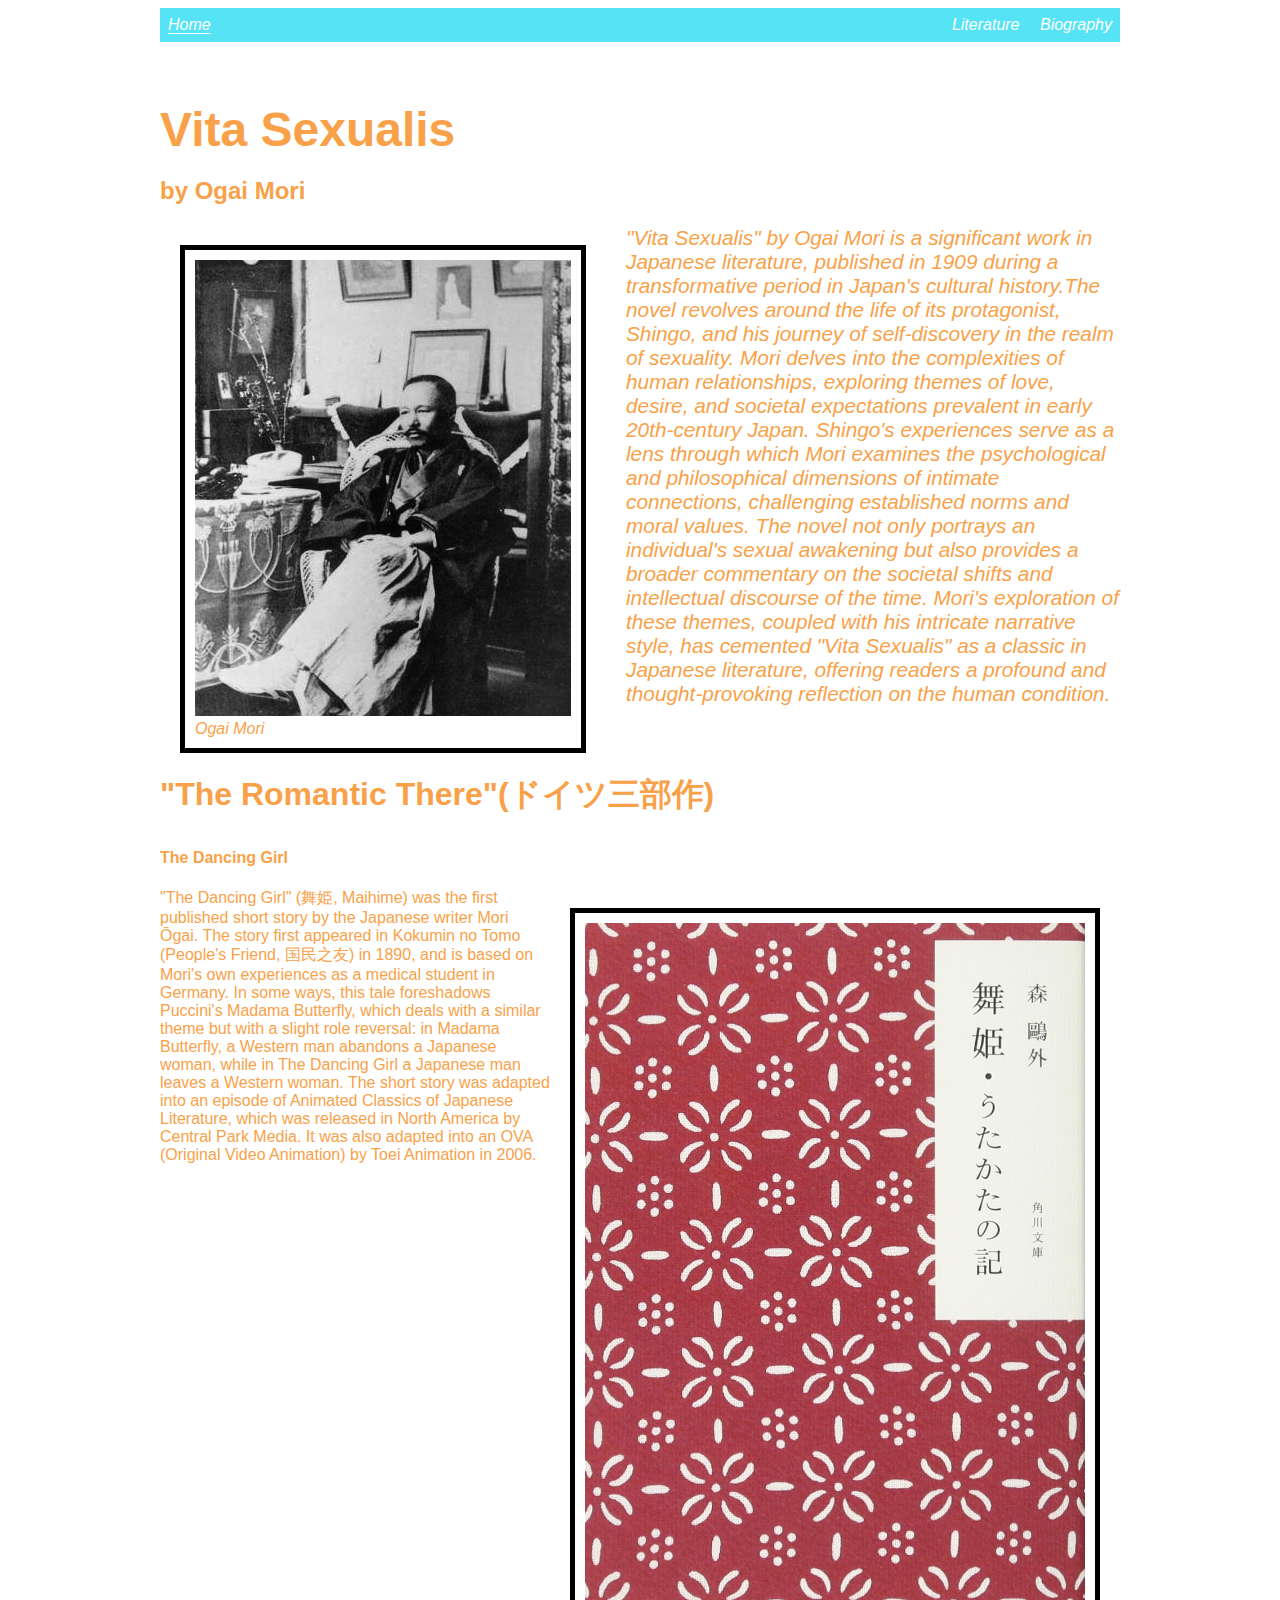
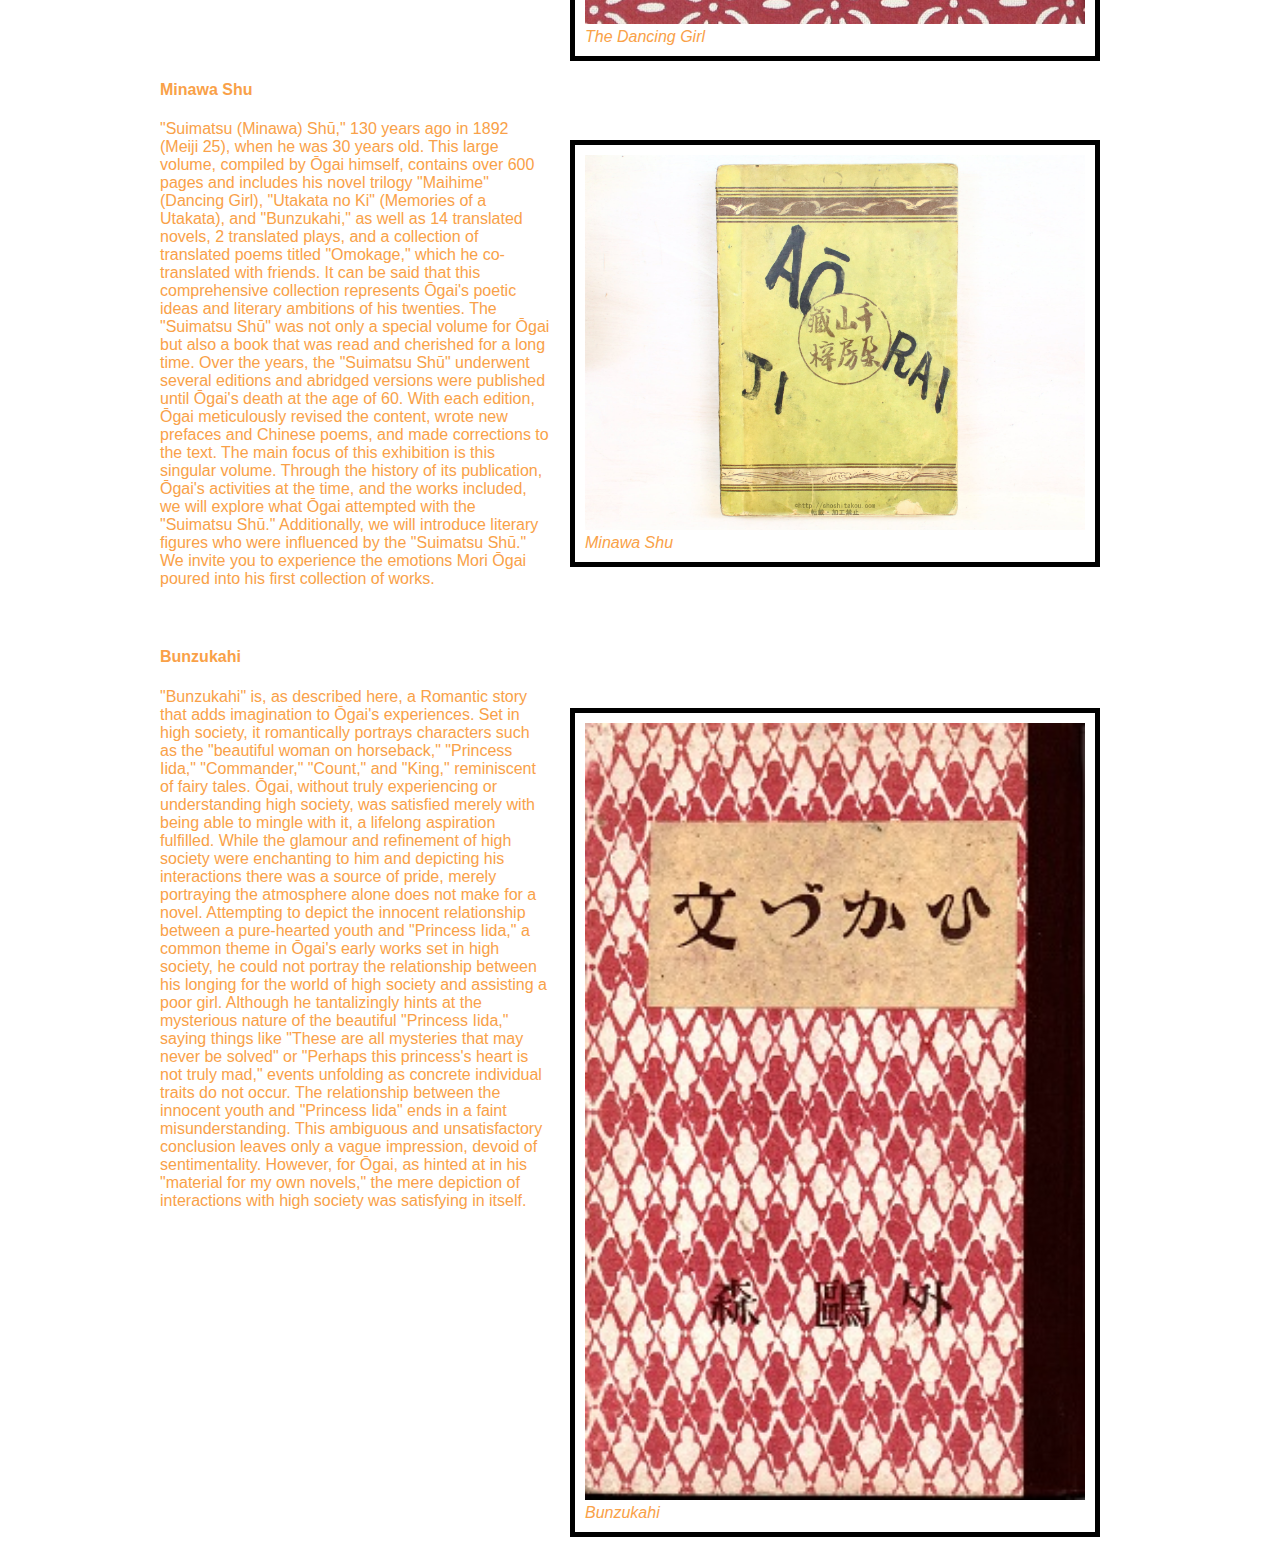
==== commit 86d11c92: "3" ====
--- a/index.html
+++ b/index.html
@@ -14,7 +14,7 @@
        </ol>
  
          <ul class="main_nav" role="main_nav" aria-label="main navigation">
-           <li><a href="float.html">Float</a></li>
+           <li><a href="lit.html">Literature</a></li>
            <li><a href="bio.html">Biography</a></li>
          </ul>
        </nav>
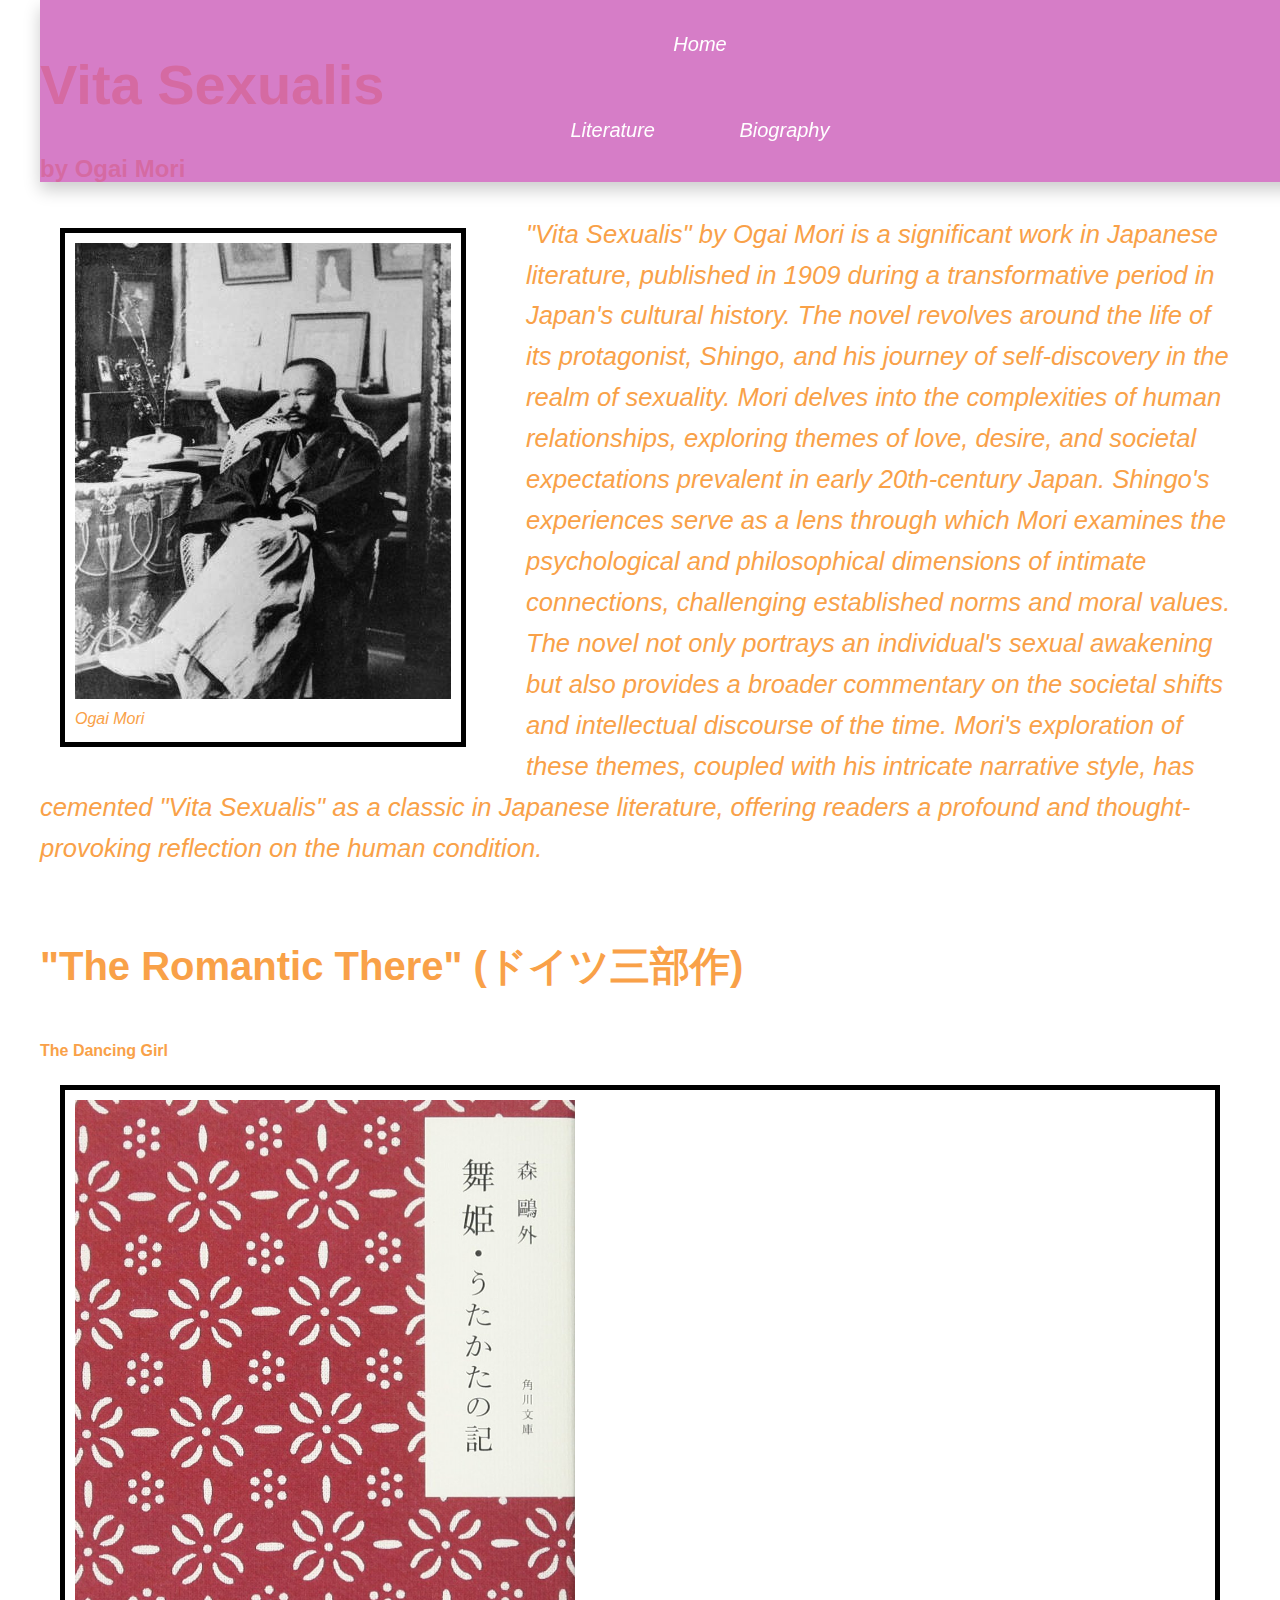
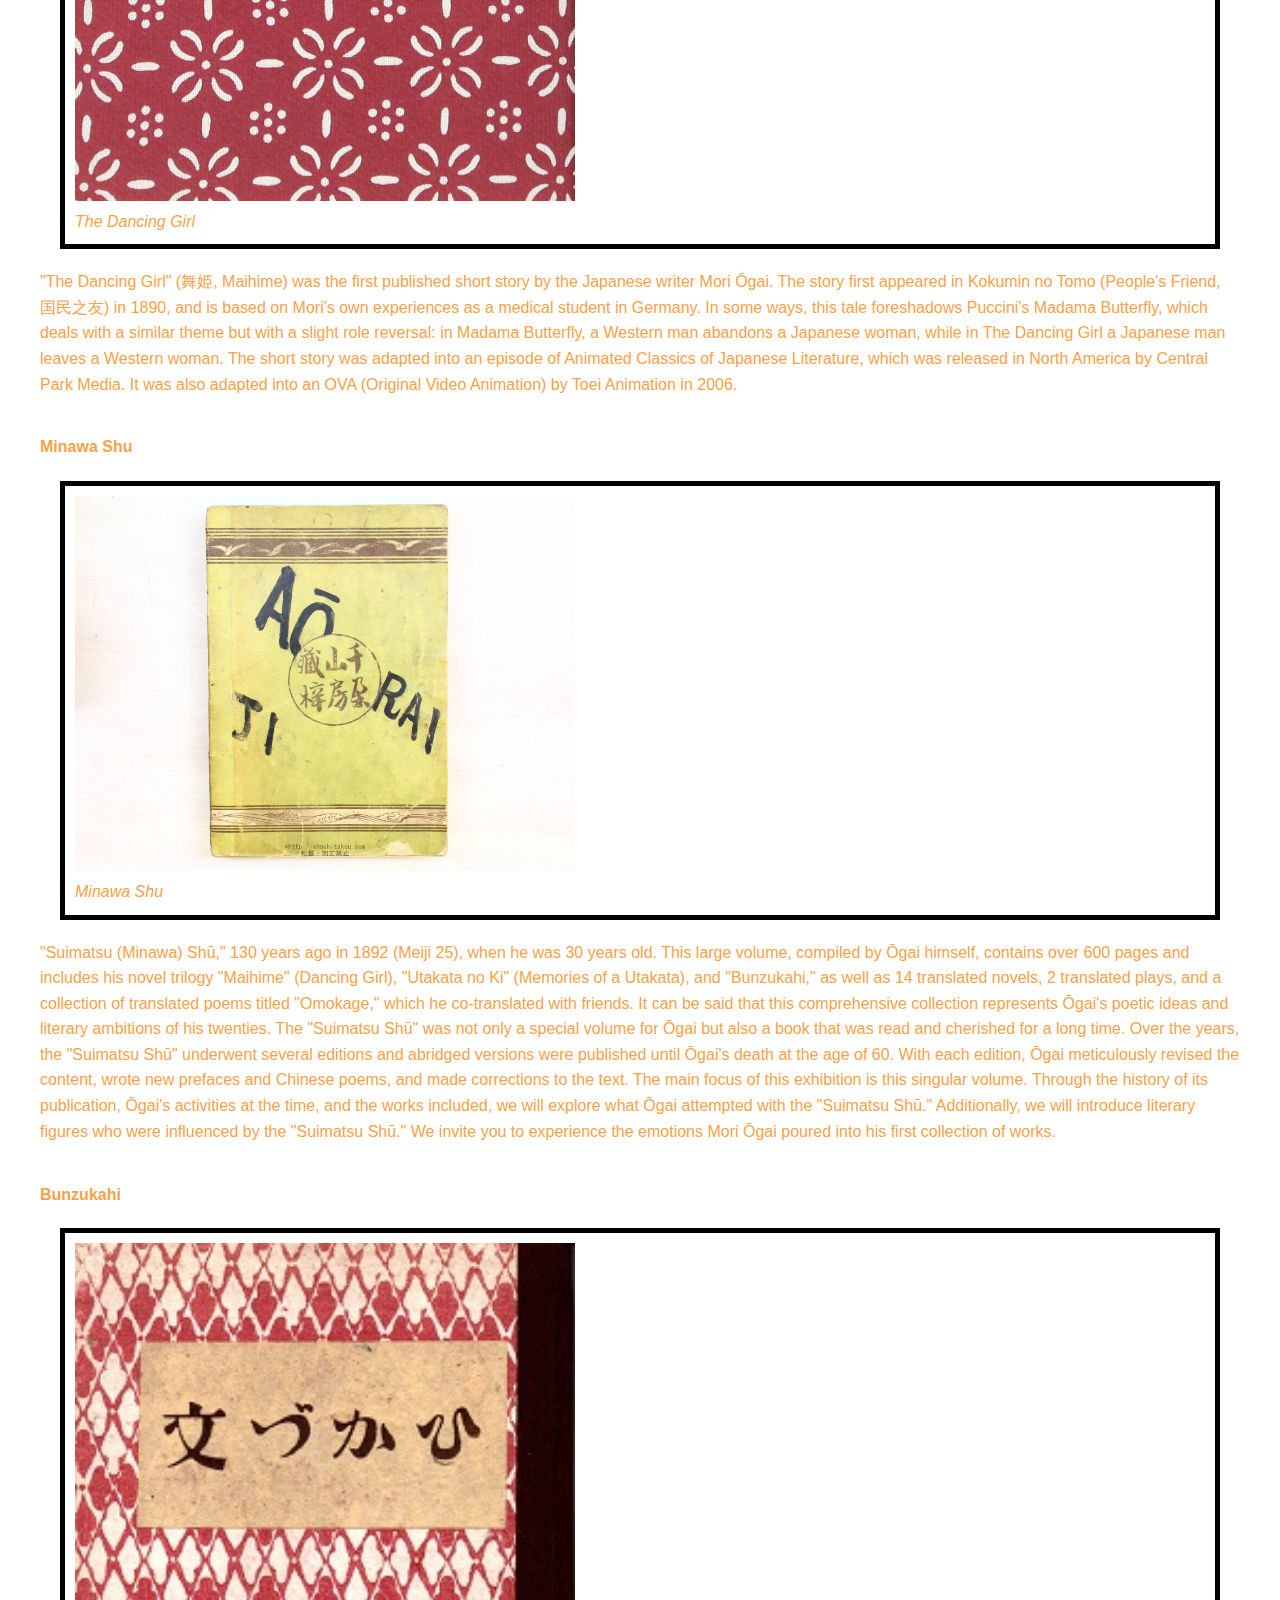
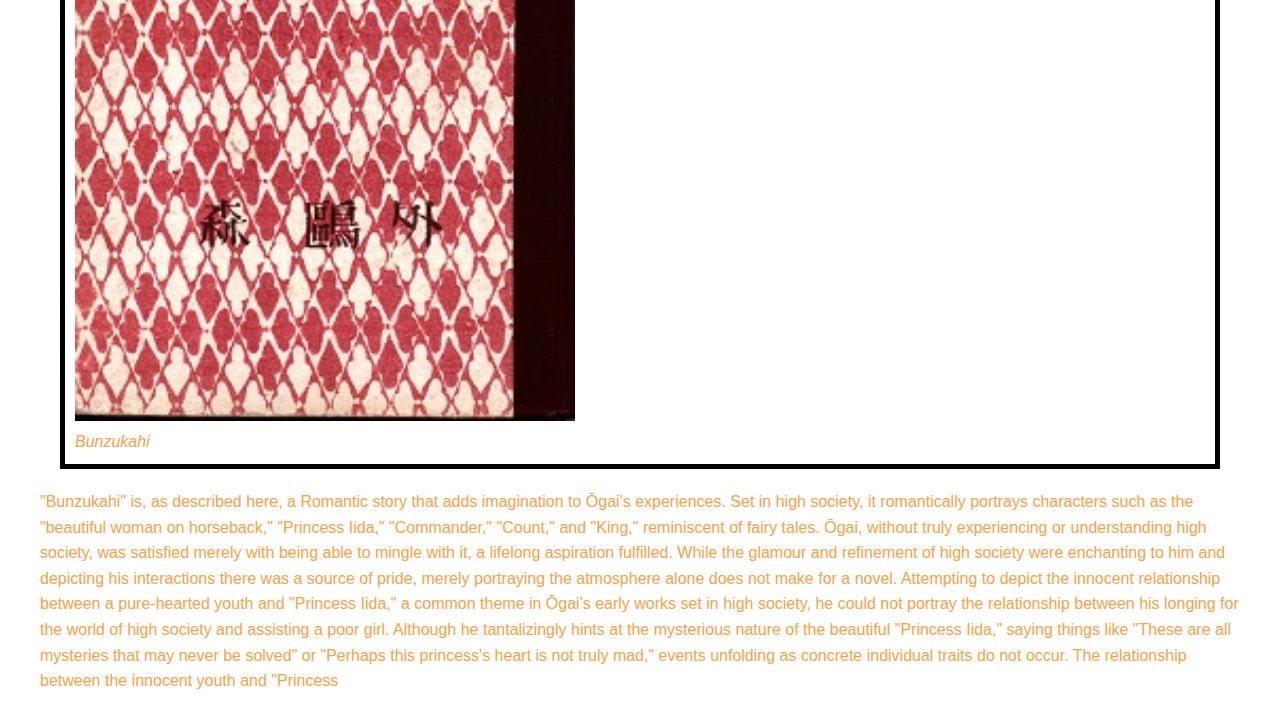
==== commit 3a8d4a06: "111" ====
--- a/index.html
+++ b/index.html
@@ -1,124 +1,54 @@
 <!DOCTYPE html>
 <html lang="en">
-  
-
+<head>
+    <meta charset="UTF-8">
+    <meta name="viewport" content="width=device-width, initial-scale=1.0">
+    <title>Vita Sexualis</title>
+    <link rel="stylesheet" href="index.css">
+    <link rel="stylesheet" href="./style.css">
+</head>
 <body>
-   <div class="content-wrapper">
-      <nav class="navbar" role="navigation" aria-label="main menu">
-         <ol
-           class="breadcrumbs"
-           role="breadcrumb"
-           aria-label="breadcrumb navigation"
-         >
-         <li><a href="index.html">Home</a></li>
-       </ol>
- 
-         <ul class="main_nav" role="main_nav" aria-label="main navigation">
-           <li><a href="lit.html">Literature</a></li>
-           <li><a href="bio.html">Biography</a></li>
-         </ul>
-       </nav>
-<main>
- <section class="intro">
-<h1>Vita Sexualis</h1>
-<h2>by Ogai Mori</h2>
-<link rel="stylesheet" href="index.css" />
- <figure>
-   <img
-    class="sectionImage"
-    src="Ougai_Mori_October_22,_1911.jpg"
-    width="376"
-    alt="Ogai Mori"  
-    /> 
-    <figcaption>Ogai Mori</figcaption>
-    <link rel="stylesheet" href="./style.css">
-  </figure>
-<p>"Vita Sexualis" by Ogai Mori is a significant work in Japanese literature, published in 1909 during a transformative
-   period in Japan's cultural history.The novel revolves around the life of its protagonist, Shingo, and his journey of
-   self-discovery in the realm of sexuality. Mori delves into the complexities of human relationships, exploring themes 
-   of love, desire, and societal expectations prevalent in early 20th-century Japan. Shingo's experiences serve as a lens 
-   through which Mori examines the psychological and philosophical dimensions of intimate connections, challenging 
-   established norms and moral values. The novel not only portrays an individual's sexual awakening but also provides a 
-   broader commentary on the societal shifts and intellectual discourse of the time. Mori's exploration of these themes, 
-   coupled with his intricate narrative style, has cemented "Vita Sexualis" as a classic in Japanese literature, offering 
-   readers a profound and thought-provoking reflection on the human condition.
-</p>
-</body>
-</section>
-
-<section class="Other Works">
-  <h3>"The Romantic There"(ドイツ三部作)</h3>
-  <h4>The Dancing Girl</h4>
-  <figure>
-    <img
-      src="713R9fZKBuL.jpg"
-      width="500"
-      alt="The Dancing Girl"
-    />
-    <figcaption>The Dancing Girl</figcaption>
-  </figure>
-  <p>
-   "The Dancing Girl" (舞姫, Maihime) was the first published short story by the Japanese writer Mori Ōgai. 
-   The story first appeared in Kokumin no Tomo (People's Friend, 国民之友) in 1890, and is based on Mori's 
-   own experiences as a medical student in Germany. In some ways, this tale foreshadows Puccini's Madama 
-   Butterfly, which deals with a similar theme but with a slight role reversal: in Madama Butterfly, a 
-   Western man abandons a Japanese woman, while in The Dancing Girl a Japanese man leaves a Western woman.
-   The short story was adapted into an episode of Animated Classics of Japanese Literature, which was released 
-   in North America by Central Park Media. It was also adapted into an OVA (Original Video Animation) by Toei 
-   Animation in 2006.
-  </p>
- 
-</section>
-<section class="Other Works2">
-   <h4>Minawa Shu</h4>
-  <figure>
-    <img
-      src="325e774c7e68fce04198b0b68d3a7c32.jpg"
-      width="500"
-      alt="Minawa Shu"
-    />
-    <figcaption>Minawa Shu</figcaption>
-  </figure>
-  <p>
-   "Suimatsu (Minawa) Shū," 130 years ago in 1892 (Meiji 25), when he was 30 years old. This large volume, compiled
-   by Ōgai himself, contains over 600 pages and includes his novel trilogy "Maihime" (Dancing Girl), "Utakata no Ki" 
-   (Memories of a Utakata), and "Bunzukahi," as well as 14 translated novels, 2 translated plays, and a collection of 
-   translated poems titled "Omokage," which he co-translated with friends. It can be said that this comprehensive 
-   collection represents Ōgai's poetic ideas and literary ambitions of his twenties. The "Suimatsu Shū" was not only 
-   a special volume for Ōgai but also a book that was read and cherished for a long time. Over the years, the "Suimatsu
-   Shū" underwent several editions and abridged versions were published until Ōgai's death at the age of 60. With each 
-   edition, Ōgai meticulously revised the content, wrote new prefaces and Chinese poems, and made corrections to the text.
-   The main focus of this exhibition is this singular volume. Through the history of its publication, Ōgai's activities at 
-   the time, and the works included, we will explore what Ōgai attempted with the "Suimatsu Shū." Additionally, we will 
-   introduce literary figures who were influenced by the "Suimatsu Shū." We invite you to experience the emotions Mori Ōgai
-   poured into his first collection of works.
-  </p>
-</section>
-<section class="Bunzukahi">
-  <h4>Bunzukahi</h4>
-  <figure>
-    <img
-      src="20220111155539823987_73a2258d759009661c73f78a1cae8506.jpg"
-      width="500"
-      alt="Bunzukahi"
-    />
-    <figcaption>Bunzukahi</figcaption>
-  </figure>
-  <p>
-   "Bunzukahi" is, as described here, a Romantic story that adds imagination to Ōgai's experiences. Set in high society, it 
-   romantically portrays characters such as the "beautiful woman on horseback," "Princess Iida," "Commander," "Count," and 
-   "King," reminiscent of fairy tales. Ōgai, without truly experiencing or understanding high society, was satisfied merely
-   with being able to mingle with it, a lifelong aspiration fulfilled. While the glamour and refinement of high society were 
-   enchanting to him and depicting his interactions there was a source of pride, merely portraying the atmosphere alone does
-   not make for a novel. Attempting to depict the innocent relationship between a pure-hearted youth and "Princess Iida," a 
-   common theme in Ōgai's early works set in high society, he could not portray the relationship between his longing for the 
-   world of high society and assisting a poor girl. Although he tantalizingly hints at the mysterious nature of the beautiful 
-   "Princess Iida," saying things like "These are all mysteries that may never be solved" or "Perhaps this princess's heart is 
-   not truly mad," events unfolding as concrete individual traits do not occur. The relationship between the innocent youth and 
-   "Princess Iida" ends in a faint misunderstanding. This ambiguous and unsatisfactory conclusion leaves only a vague impression,
-   devoid of sentimentality. However, for Ōgai, as hinted at in his "material for my own novels," the mere depiction of interactions
-   with high society was satisfying in itself.
-  </p>
-
-</section>
-</html>+    <div class="content-wrapper">
+        <nav class="navbar" role="navigation" aria-label="main menu">
+            <ol class="breadcrumbs" role="breadcrumb" aria-label="breadcrumb navigation">
+                <li><a href="index.html">Home</a></li>
+            </ol>
+            <ul class="main_nav" role="main_nav" aria-label="main navigation">
+                <li><a href="lit.html">Literature</a></li>
+                <li><a href="bio.html">Biography</a></li>
+            </ul>
+        </nav>
+        <main>
+            <section class="intro">
+                <h1>Vita Sexualis</h1>
+                <h2>by Ogai Mori</h2>
+                <figure>
+                    <img class="sectionImage" src="Ougai_Mori_October_22,_1911.jpg" width="376" alt="Ogai Mori">
+                    <figcaption>Ogai Mori</figcaption>
+                </figure>
+                <p>"Vita Sexualis" by Ogai Mori is a significant work in Japanese literature, published in 1909 during a transformative period in Japan's cultural history. The novel revolves around the life of its protagonist, Shingo, and his journey of self-discovery in the realm of sexuality. Mori delves into the complexities of human relationships, exploring themes of love, desire, and societal expectations prevalent in early 20th-century Japan. Shingo's experiences serve as a lens through which Mori examines the psychological and philosophical dimensions of intimate connections, challenging established norms and moral values. The novel not only portrays an individual's sexual awakening but also provides a broader commentary on the societal shifts and intellectual discourse of the time. Mori's exploration of these themes, coupled with his intricate narrative style, has cemented "Vita Sexualis" as a classic in Japanese literature, offering readers a profound and thought-provoking reflection on the human condition.</p>
+            </section>
+            <section class="OtherWorks">
+                <h3>"The Romantic There" (ドイツ三部作)</h3>
+                <h4>The Dancing Girl</h4>
+                <figure>
+                    <img src="713R9fZKBuL.jpg" width="500" alt="The Dancing Girl">
+                    <figcaption>The Dancing Girl</figcaption>
+                </figure>
+                <p>"The Dancing Girl" (舞姫, Maihime) was the first published short story by the Japanese writer Mori Ōgai. The story first appeared in Kokumin no Tomo (People's Friend, 国民之友) in 1890, and is based on Mori's own experiences as a medical student in Germany. In some ways, this tale foreshadows Puccini's Madama Butterfly, which deals with a similar theme but with a slight role reversal: in Madama Butterfly, a Western man abandons a Japanese woman, while in The Dancing Girl a Japanese man leaves a Western woman. The short story was adapted into an episode of Animated Classics of Japanese Literature, which was released in North America by Central Park Media. It was also adapted into an OVA (Original Video Animation) by Toei Animation in 2006.</p>
+            </section>
+            <section class="OtherWorks">
+                <h4>Minawa Shu</h4>
+                <figure>
+                    <img src="325e774c7e68fce04198b0b68d3a7c32.jpg" width="500" alt="Minawa Shu">
+                    <figcaption>Minawa Shu</figcaption>
+                </figure>
+                <p>"Suimatsu (Minawa) Shū," 130 years ago in 1892 (Meiji 25), when he was 30 years old. This large volume, compiled by Ōgai himself, contains over 600 pages and includes his novel trilogy "Maihime" (Dancing Girl), "Utakata no Ki" (Memories of a Utakata), and "Bunzukahi," as well as 14 translated novels, 2 translated plays, and a collection of translated poems titled "Omokage," which he co-translated with friends. It can be said that this comprehensive collection represents Ōgai's poetic ideas and literary ambitions of his twenties. The "Suimatsu Shū" was not only a special volume for Ōgai but also a book that was read and cherished for a long time. Over the years, the "Suimatsu Shū" underwent several editions and abridged versions were published until Ōgai's death at the age of 60. With each edition, Ōgai meticulously revised the content, wrote new prefaces and Chinese poems, and made corrections to the text. The main focus of this exhibition is this singular volume. Through the history of its publication, Ōgai's activities at the time, and the works included, we will explore what Ōgai attempted with the "Suimatsu Shū." Additionally, we will introduce literary figures who were influenced by the "Suimatsu Shū." We invite you to experience the emotions Mori Ōgai poured into his first collection of works.</p>
+            </section>
+            <section class="Bunzukahi">
+                <h4>Bunzukahi</h4>
+                <figure>
+                    <img src="20220111155539823987_73a2258d759009661c73f78a1cae8506.jpg" width="500" alt="Bunzukahi">
+                    <figcaption>Bunzukahi</figcaption>
+                </figure>
+                <p>"Bunzukahi" is, as described here, a Romantic story that adds imagination to Ōgai's experiences. Set in high society, it romantically portrays characters such as the "beautiful woman on horseback," "Princess Iida," "Commander," "Count," and "King," reminiscent of fairy tales. Ōgai, without truly experiencing or understanding high society, was satisfied merely with being able to mingle with it, a lifelong aspiration fulfilled. While the glamour and refinement of high society were enchanting to him and depicting his interactions there was a source of pride, merely portraying the atmosphere alone does not make for a novel. Attempting to depict the innocent relationship between a pure-hearted youth and "Princess Iida," a common theme in Ōgai's early works set in high society, he could not portray the relationship between his longing for the world of high society and assisting a poor girl. Although he tantalizingly hints at the mysterious nature of the beautiful "Princess Iida," saying things like "These are all mysteries that may never be solved" or "Perhaps this princess's heart is not truly mad," events unfolding as concrete individual traits do not occur. The relationship between the innocent youth and "Princess--- a/index.css
+++ b/index.css
@@ -1,214 +1,148 @@
+/* Global styles */
 body {
     color: hsl(30, 94%, 63%);
     font-size: 16px;
     font-family: "Roboto", sans-serif;
-    font-style: light;
-  }
-  
-  .content-wrapper {
-    margin-right: auto;
-    margin-left: auto;
-    max-width: 960px;
-  }
-  
-  
-  /* Top navigation bar */
-  
-  .navbar {
-    display: block;
+    font-weight: lighter;
+    line-height: 1.6; /* Improved readability with increased line height */
+}
+
+.content-wrapper {
+    margin: 0 auto;
+    max-width: 1200px; /* Increased max-width for a wider content area */
+}
+
+/* Top navigation bar */
+.navbar {
+    background-color: rgba(204, 92, 185, 0.8); /* Increased opacity for better visibility */
+    overflow: hidden;
+    padding: 20px; /* Increased padding for better spacing */
+    text-align: center;
+    box-shadow: 0 8px 16px rgba(0, 0, 0, 0.2); /* Increased shadow for a more pronounced effect */
+    position: fixed;
     width: 100%;
-    padding: 0;
-    background-color: rgb(86, 227, 246);
-    text-align: right;
-  }
-  
-  
-  /* Breadcrumb Menu */
-  
-  .breadcrumbs {
+    top: 0;
+    z-index: 1000;
+}
+
+.navbar a {
+    color: white;
+    text-decoration: none;
+    font-size: 20px; /* Increased font size for better readability */
+    padding: 16px 24px; /* Increased padding for better spacing */
+    transition: background-color 0.3s;
+}
+
+.navbar a:hover {
+    background-color: rgba(255, 255, 255, 0.2); /* Adjusted background color on hover for better contrast */
+}
+
+/* Breadcrumb Menu */
+.breadcrumbs {
     color: white;
     font-style: italic;
     display: inline-block;
-    float: left;
     padding: 0;
-    margin-left: .5rem;
-    margin-top: .5rem;
-    margin-bottom: .5rem;
-  }
-  
-  .breadcrumbs li {
+    margin: 0.5rem 0;
+}
+
+.breadcrumbs li {
     display: inline-block;
-  }
-  
-  .breadcrumbs li::after {
+}
+
+.breadcrumbs li::after {
     content: '>';
     padding: 0 0.5em;
-  }
-  
-  .breadcrumbs li:last-child::after {
-    content:'';
-  }
-  
-  .breadcrumbs a {
+}
+
+.breadcrumbs li:last-child::after {
+    content: none;
+}
+
+.breadcrumbs a {
     color: white;
-    text-underline-offset: 3px;
-  }
-  
-  .breadcrumbs a:hover {
+    text-decoration: none;
+}
+
+.breadcrumbs a:hover {
     text-decoration: underline;
     text-decoration-color: yellow;
     text-decoration-thickness: 1.1em;
-    text-underline-offset: -0.9em;
-    text-decoration-skip-ink: none;
-  }
-  
-  
-  /* main navigation menu */
-  
-  .main_nav {
+}
+
+/* Main navigation menu */
+.main_nav {
     padding: 0;
-    margin-top: .5rem;
-    margin-bottom: .5rem;
-  }
-  
-  .main_nav li {
+    margin: 1rem 0; /* Increased margin for better separation */
+}
+
+.main_nav li {
     display: inline-block;
-    margin: .5rem;
-  }
-  
-  .main_nav a {
+    margin: 0 1rem; /* Increased margin for better spacing */
+}
+
+.main_nav a {
     text-decoration: none;
     color: white;
-  }
-  
-  .main_nav a:hover {
+}
+
+.main_nav a:hover {
     text-decoration: underline;
     text-decoration-color: orange;
     text-decoration-thickness: 3px;
-    text-underline-offset: 6px;
-  }
-  
-  
-  
-  header {
-    text-align: center;
-    /*background-color: lightgray;*/
-    /*border: 5px solid black;*/
-  }
-  
-  
-  h1 {
-    /*Heading for the entire article*/
-    font-size: 3rem;
+}
+
+/* Article styling */
+h1 {
+    font-size: 3.5rem; /* Increased font size for emphasis */
     font-family: "Bebas Neue", sans-serif;
+    margin: 40px 0 20px; /* Increased margin for better spacing */
+}
+
+h3 {
+    font-family: "Bebas Neue", sans-serif;
+    font-size: 2.5rem; /* Increased font size for emphasis */
+}
+
+figure {
     margin: 0;
-    margin-top: 20px;
-  }
-  
-  .byline {
-    font-family: "Bebas Neue", sans-serif;
-    font-size: 1.2rem;
-  }
-  
-  .author {
-    display: inline;
-  }
-  
-  .author-title {
-    display: inline;
-  }
-  
-  .byline .separator {
-    display: inline;
-  }
-  
-  main {
-  
-  }
-  
-  section {
+    margin-bottom: 40px; /* Increased margin for better spacing */
+}
+
+figcaption {
+    font-style: italic;
+}
+
+.intro figure {
+    float: left;
+    margin-right: 60px; /* Increased margin for better spacing */
+}
+
+.intro p {
+    font-weight: lighter;
+    font-style: italic;
+    font-size: 1.6em; /* Increased font size for better readability */
+}
+
+/* Clearfix */
+section::after {
+    content: "";
+    display: table;
     clear: both;
-    margin-top: 60px;
-  }
-  
-  h3 {
-    font-family: "Bebas Neue", sans-serif;
-    font-size: 2rem;
-  }
-  
-  figure {
-    float: right;
-    margin: 0px;
-    margin-bottom: 20px;
-  }
-  
-  img {
-  
-  }
-  
-  figcaption {
+}
+
+ul {
     font-style: italic;
-  }
-  
-  .intro figure {
-    float: left;
-    margin-right: 40px;
-  }
-  
-  .intro p{
-    font-weight: 100;
-    font-style: italic;
-    font-size: 1.3em;
-  }
-  
-  .tuscany figure {
-    float: right;
-    margin-left: 40px;
-  }
-  
-  .tuscany2 figure {
-    float: left;
-    margin-right: 40px;
-  }
-  
-  .later figure {
-    float: right;
-    margin-left: 40px;
-  }
-  
-  .milan figure {
-    float: left;
-    margin-right: 40px;
-  }
-  
-  .cinqueterre figure {
-    float: right;
-    margin-left: 40px;
-  }
-  
-  .eatdrink figure {
-    float: left;
-    margin-right: 40px;
-  }
-  
-  .tips figure {
-    float: left;
-    margin-right: 40px;
-  }
-  
-  ul {
-    font-style: italic;
-  }
-  
-  li {
-    margin-bottom: 20px;
-  }
-  
-  footer {
-    background-color: lightgray;
+}
+
+li {
+    margin-bottom: 30px; /* Increased margin for better spacing */
+}
+
+footer {
+    background-color: #333; /* Darkened footer background color for contrast */
     color: white;
     clear: both;
     text-align: center;
-    padding-top: .5rem;
-    padding-bottom: .5rem;
-  }+    padding: 20px 0; /* Increased padding for better spacing */
+}
